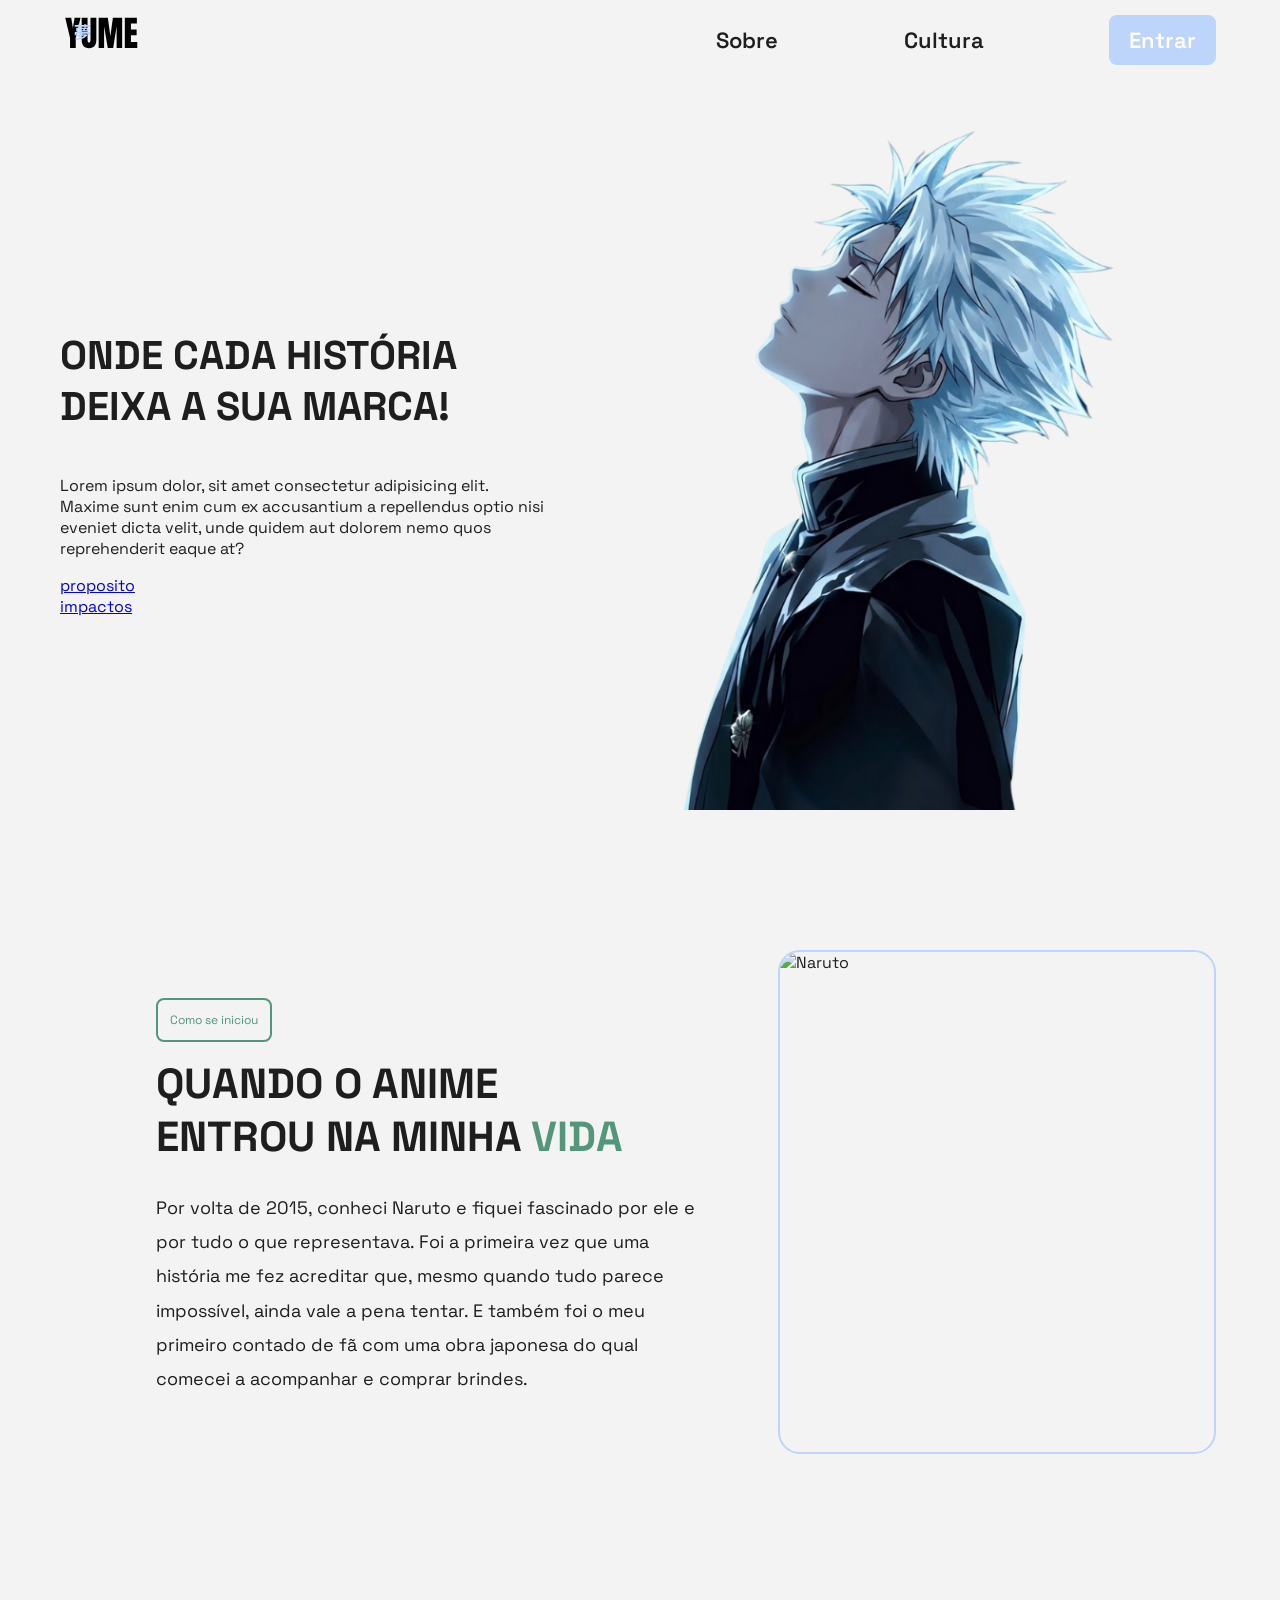
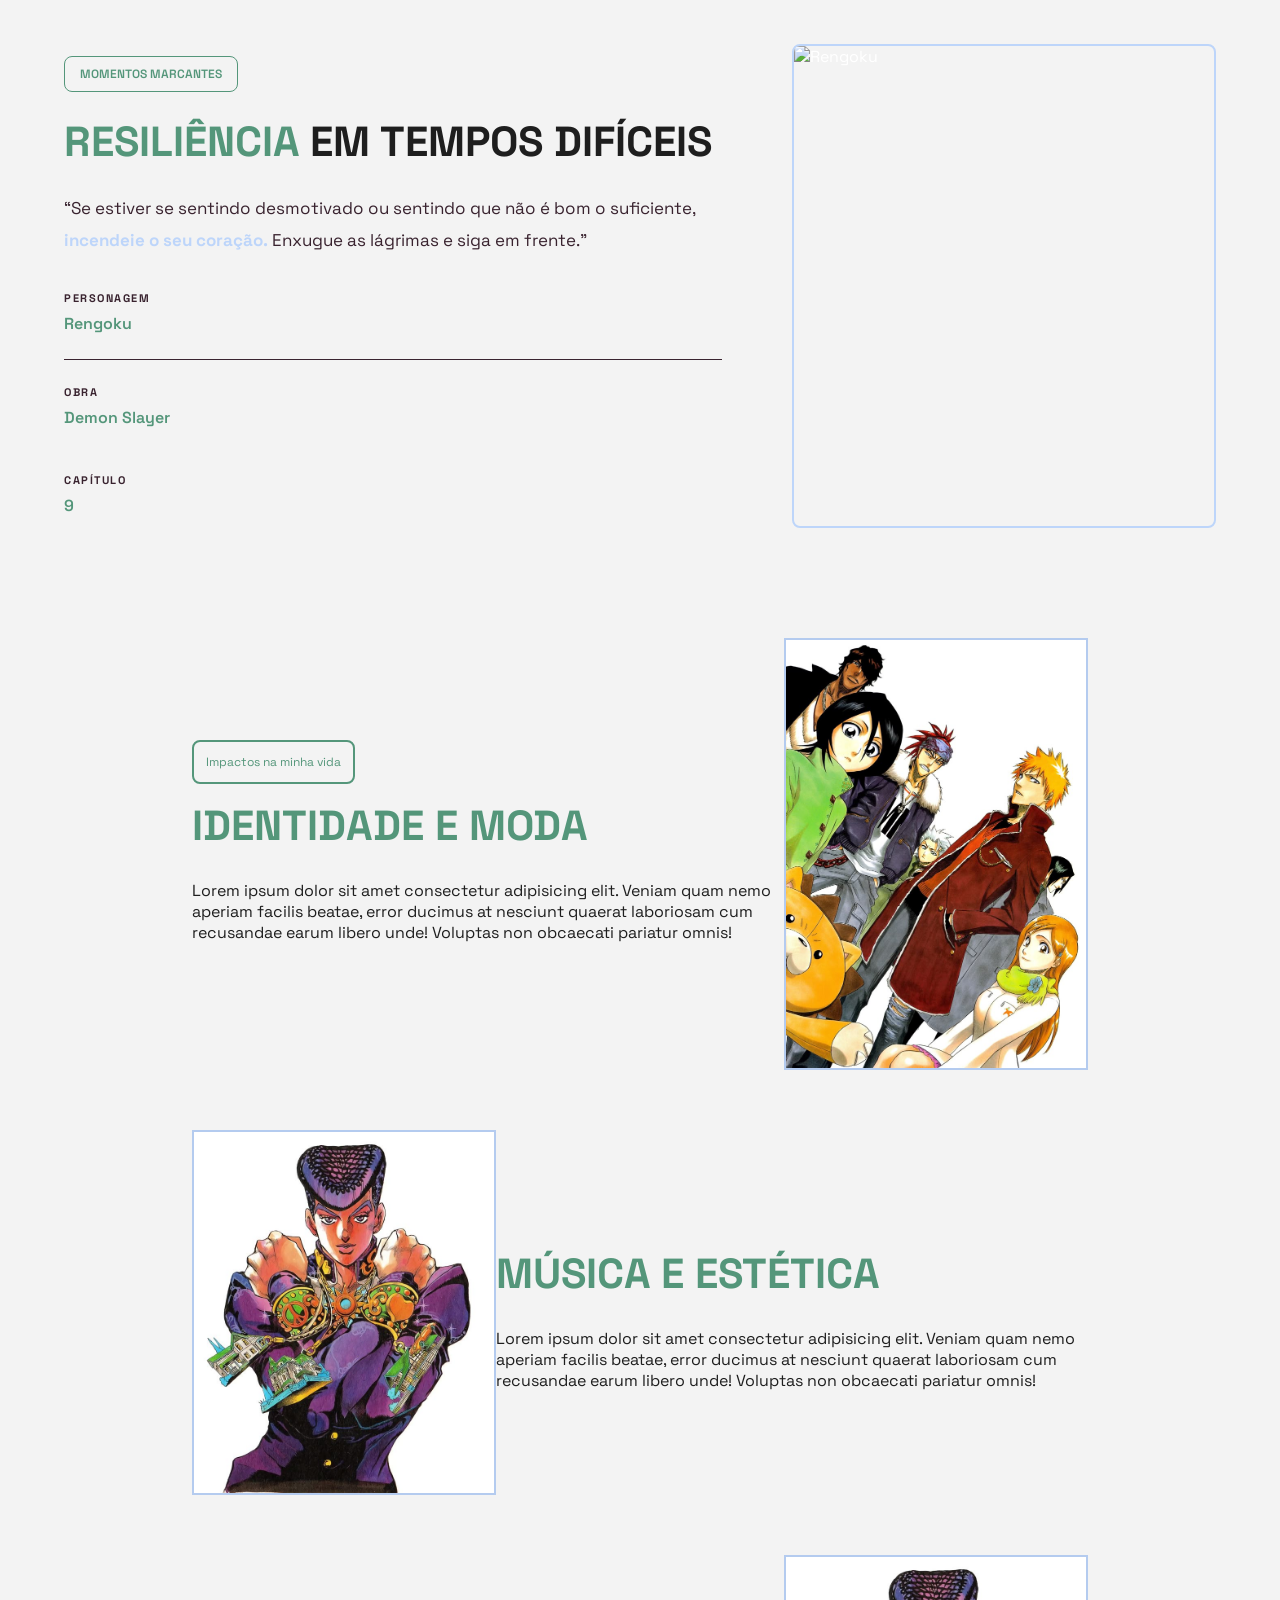
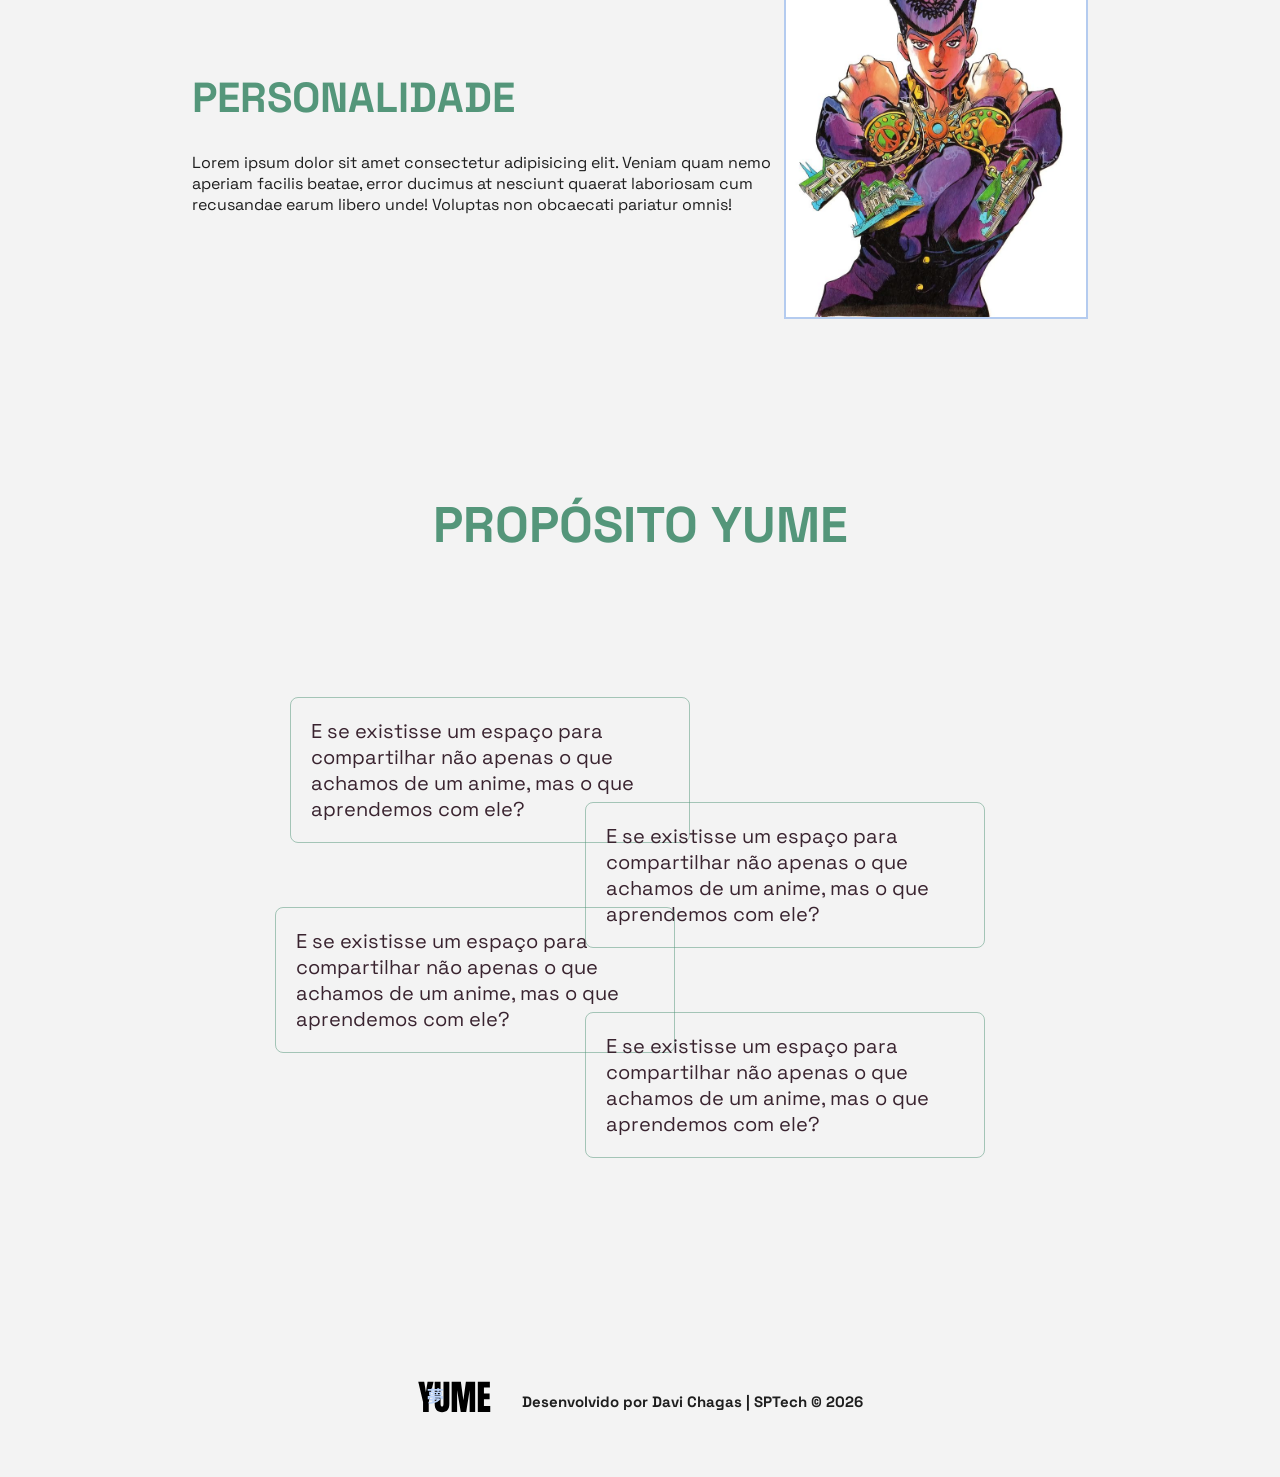
==== public/index.html @ 16269779 "refactor(projeto): alterando paleta de cores, fontes e algumas estruturas de TODO o projeto" ====
<!DOCTYPE html>
<html lang="en">

<head>
  <meta charset="UTF-8">
  <meta http-equiv="X-UA-Compatible" content="IE=edge">
  <meta name="viewport" content="width=device-width, initial-scale=1.0">

  <title>YUME | Página Inicial</title>

  <script src="./js/sessao.js"></script>

  <link rel="stylesheet" href="./css/estilo.css">
  <link rel="icon" href="./assets/imgs/logo.svg">
  <link rel="preconnect" href="https://fonts.gstatic.com">
</head>

<body>
  <div class="header">
    <div class="container">
      <a href="index.html">
        <img src="assets/imgs/logo.svg" width="75px">
      </a>
      <ul class="navbar">
        <li class="ativo">
          <a href="sobre.html" class="ativo">Sobre</a>
        </li>
        <li>
          <a href="cultura.html">Cultura</a>
        </li>
        <li>
          <a class="btn-cadastrar" href="login.html">Entrar</a>
        </li>
      </ul>
    </div>
  </div>

  <div class="main-container">
    <div class="infos">
      <h1 class="titulo-main">Onde cada história deixa a sua marca!</h1>
      <p>Lorem ipsum dolor, sit amet consectetur adipisicing elit. Maxime sunt enim cum ex accusantium a repellendus
        optio nisi eveniet dicta velit, unde quidem aut dolorem nemo quos reprehenderit eaque at?</p>
      <a class="btn-cadastrar" href="cadastro.html">proposito</a>
      <a class="btn-cadastrar" href="cadastro.html">impactos</a>

    </div>

    <img src="assets/imgs/hitsugaya.png" alt="">
  </div>

  <div class="origem">
    <div class="container">
      <div class="box">
        <div class="info-box">
          <div>
            <span class="badge">Como se iniciou</span>
          </div>
          <h1>QUANDO O ANIME <br> ENTROU NA MINHA <span>VIDA</span></h1>
          <p>Por volta de 2015, conheci Naruto e fiquei fascinado por ele e por tudo o que representava. Foi a primeira
            vez que uma história me fez acreditar que, mesmo quando tudo parece impossível, ainda vale a pena tentar. E
            também foi o meu primeiro contado de fã com uma obra japonesa do qual comecei a acompanhar e comprar
            brindes.
          </p>

        </div>
        <img src="assets/imgs/naruto.webp" alt="Naruto">

      </div>
    </div>
  </div>

  <div class="momentos">
    <div class="container">
      <div class="momentos-box">
        <div class="info-box">
          <span class="badge">MOMENTOS MARCANTES</span>
          <h1>
            <span class="destaque-titulo">RESILIÊNCIA</span>
            EM TEMPOS DIFÍCEIS
          </h1>
          <p class="citacao">
            “Se estiver se sentindo desmotivado ou sentindo que não é
            bom o suficiente,
            <span class="destaque">incendeie o seu coração.</span>
            Enxugue as lágrimas e siga em frente.”
          </p>
          <div class="autor">
            <span>PERSONAGEM</span>
            <h4>Rengoku</h4>
          </div>
          <div class="sub-informacoes">
            <div>
              <span class="label-info">OBRA</span>
              <h4>Demon Slayer</h4>
            </div>
            <div>
              <span class="label-info">CAPÍTULO</span>
              <h4>9</h4>
            </div>
          </div>
        </div>
        <img src="assets/imgs/rengoku.webp" alt="Rengoku">
      </div>
    </div>
  </div>

  <div class="impactos">
    <div class="box-impactos">
      <div>
        <span class="badge">Impactos na minha vida</span>
        <h1>IDENTIDADE E MODA</h1>
        <p>Lorem ipsum dolor sit amet consectetur adipisicing elit. Veniam quam nemo aperiam facilis beatae, error
          ducimus at nesciunt quaerat laboriosam cum recusandae earum libero unde! Voluptas non obcaecati pariatur
          omnis!</p>
      </div>
      <img src="assets/imgs/moda.jpeg" alt="">
    </div>
  </div>
  <div class="impactos">
    <div class="box-impactos">
      <img src="assets/imgs/josuke.jpeg" alt="">
      <div>
        <h1>MÚSICA E ESTÉTICA</h1>
        <p>Lorem ipsum dolor sit amet consectetur adipisicing elit. Veniam quam nemo aperiam facilis beatae, error
          ducimus at nesciunt quaerat laboriosam cum recusandae earum libero unde! Voluptas non obcaecati pariatur
          omnis!</p>
      </div>
    </div>
  </div>
  <div class="impactos">
    <div class="box-impactos">
      <div>
        <h1>PERSONALIDADE</h1>
        <p>Lorem ipsum dolor sit amet consectetur adipisicing elit. Veniam quam nemo aperiam facilis beatae, error
          ducimus at nesciunt quaerat laboriosam cum recusandae earum libero unde! Voluptas non obcaecati pariatur
          omnis!</p>
      </div>
      <img src="assets/imgs/josuke.jpeg" alt="">
    </div>
  </div>

  <div class="proposito">
    <h1 class="titulo-proposito">PROPÓSITO YUME</h1>
    <div class="proposito-box">
      <div class="info-box">

        <p class="proposito-card card-1">
          E se existisse um espaço para compartilhar não apenas o que achamos de um anime, mas o que aprendemos com ele?
        </p>

        <p class="proposito-card card-2">
          E se existisse um espaço para compartilhar não apenas o que achamos de um anime, mas o que aprendemos com ele?
        </p>

        <p class="proposito-card card-3">
          E se existisse um espaço para compartilhar não apenas o que achamos de um anime, mas o que aprendemos com ele?
        </p>

        <p class="proposito-card card-4">
          E se existisse um espaço para compartilhar não apenas o que achamos de um anime, mas o que aprendemos com ele?
        </p>
      </div>
    </div>
  </div>

  <div class="footer">
    <div class="container">
      <img src="assets/imgs/logo.svg" width="75px">
      <h4>Desenvolvido por Davi Chagas | SPTech &copy; 2026</h4>
    </div>
  </div>
</body>

</html>
---- public/css/estilo.css ----
@import url('https://fonts.googleapis.com/css2?family=Space+Grotesk:wght@300..700&display=swap');

body {
  margin: 0;
  padding: 0;
  font-family: "Space Grotesk", sans-serif;
  background-color: #F3F3F3;
  color: #1e1e1e
}

:root {
  --tamanho-header: 80px;
  --tamanho-banner: calc(100vh - var(--tamanho-header) - var(--tamanho-footer) - 2px);
  --tamanho-simulador: calc(100vh - var(--tamanho-header) - var(--tamanho-footer) - 2px);
  --tamanho-login: calc(100vh - var(--tamanho-header) - var(--tamanho-footer) - 2px);
  --tamanho-footer: 65px;
}

.container {
  display: flex;
  width: 90%;
  margin: auto;
}

.header {
  height: var(--tamanho-header);
  position: relative;
}

.header .container {
  justify-content: space-between;
  align-items: center;
  height: 100%;
}

.header a {
  text-decoration: none;
  color: #1e1e1e;
  font-weight: 600;
  transition: 0.3s;
}

.header a:hover {
  color: #54967a;
}

.header .btn-cadastrar {
  display: inline-block;
  padding: 11px 20px;
  border-radius: 8px;
  background-color: #bdd5fa;
  color: white;
  transition: 0.3s;
}

.header .btn-cadastrar:hover {
  background-color: #b4cbef;
  color: white;
}

.agora {
  color: #54967a;
  font-weight: 800;
}

.navbar {
  width: 500px;
  font-size: 22px;
  display: flex;
  align-items: center;
  justify-content: space-between;
  list-style: none;
  color: white;
}


.main-container{
  display: flex;
  justify-content: center;
  align-items: center;
  height: 100%;
  padding: 30px;
}

.main-container .infos {
  display: flex;
  flex-direction: column;
  padding-left: 30px;
}

.main-container img {
  width: 700px;
}

.titulo-main {
  font-size: 40px;
  text-transform: uppercase;
}

.box {
  color: #1e1e1e;
  padding: 80px 0;
  margin-top: 30px;
}

.box .container {
  display: flex;
  justify-content: center;
}

.box {
  display: flex;
  align-items: center;
  justify-content: space-between;
  gap: 70px;
  width: 100%;
  max-width: 1200px;
}

.box .info-box {
  display: flex;
  flex-direction: column;
  justify-content: center;
  flex: 1;
  min-width: 0;
}

.box img {
  width: 434px;
  height: 500px;
  border: 2px solid #bdd5fa;
  border-radius: 22px;
}

.box .container .boxes {
  display: flex;
  justify-content: space-between;
  width: 100%;
  padding: 30px 0;
}

.badge {
  padding: 12px;
  font-size: 12px;
  border: 2px solid #54967a;
  border-radius: 8px;
  color: #54967a;
}

.box h1 {
  font-size: 42px;
  font-weight: 800;
  color: #1e1e1e;
}

.box span {
  color: #54967a;
}

.box .info-box p {
  margin: 0;
  font-size: 18px;
  line-height: 1.9;
  color: 7f839d;
}

.box {
  display: flex;
  align-items: center;
}

.info-box {
  display: flex;
  flex-direction: column;
  justify-content: center;
}

.origem .info-box {
  display: flex;
  flex-direction: column;
  justify-content: center;
  margin-left: 92px;
}

.box h4 {
  color: white;
}

.sub-informacoes {
  display: flex;
  flex-direction: column;
}

.sub-informacoes .capitulo {
  color: #BBB6B6;
}

.momentos {
  color: white;
  padding: 80px 0;
  margin-top: 30px;
}

.momentos .container {
  display: flex;
  justify-content: center;
}

.momentos-box {
  display: flex;
  align-items: center;
  justify-content: space-between;
  gap: 70px;
  width: 100%;
  max-width: 1200px;
}

.momentos .info-box {
  display: flex;
  flex-direction: column;
  justify-content: center;
  flex: 1;
  min-width: 0;
}

.momentos .badge {
  display: inline-block;
  width: fit-content;
  padding: 9px 15px;
  margin-bottom: 25px;
  border: 1px solid #54967a;
  border-radius: 8px;
  font-size: 12px;
  font-weight: 600;
}

.momentos h1 {
  margin: 0 0 25px;
  color: #1e1e1e;
  font-size: 42px;
  font-weight: 800;
  line-height: 1.2;
}

.momentos .destaque-titulo {
  color: #54967a;
}

.momentos .citacao {
  margin: 0 0 30px;
  color: #39232F;
  font-size: 17px;
  line-height: 1.9;
}

.momentos .destaque {
  color: #bdd5fa  ;
  font-weight: 700;
}

.momentos .autor {
  margin-bottom: 25px;
}

.momentos .autor span,
.momentos .label-info {
  color: #39232F;
  font-size: 11px;
  font-weight: 700;
  letter-spacing: 1.5px;
}

.momentos .autor h4,
.momentos .sub-informacoes h4 {
  margin: 6px 0 0;
  color: #54967a;
  font-size: 16px;
  font-weight: 600;
}

.momentos .sub-informacoes {
  display: flex;
  gap: 40px;
  padding-top: 20px;
  border-top: 1px solid #39232F;
}

.momentos-box img {
  width: 420px;
  height: 480px;
  object-fit: cover;
  border: 2px solid #bdd5fa;
  border-radius: 8px;
}

.impactos {
  display: flex;
  justify-content: center;
  align-items: center;
}

.box-impactos {
  display: flex;
  align-items: center;
  margin: 30px;
  width: 70%;
}

.box-impactos h1 {
  font-size: 42px;
  color: #54967a;
}

.box-impactos img {
  width: 300px;
  border: 2px solid #b4cbef;
}

.proposito {
  color: white;
  margin-top: 30px;
  padding: 80px 0;
}

.proposito-box {
  display: flex;
  justify-content: center;
}

.proposito .info-box {
  position: relative;
  width: 900px;
  min-height: 650px;
}

.proposito .titulo-proposito {
  display: flex;
  justify-content: center;
  font-size: 50px;
  color: #54967a;
  margin-bottom: 40px;
}

.proposito .info-box p {
  position: absolute;
  width: 400px;
  min-height: 100px;
  box-sizing: border-box;
  font-size: 20px;
  text-align: left;
  border: 1px solid rgba(84, 150, 122, 0.5);
  border-radius: 8px;
  color: #39232f;
  padding: 20px;
  margin: 0;
}

.proposito .card-1 {
  top: 100px;
  left: 100px;
  z-index: 1;
}

.proposito .card-2 {
  top: 205px;
  left: 395px;
  z-index: 2;
}

.proposito .card-3 {
  top: 310px;
  left: 85px;
  z-index: 3;
}

.proposito .card-4 {
  top: 415px;
  left: 395px;
  z-index: 4;
}

.footer {
  height: 150px;
  display: flex;
  font-size: 15px;
}

.footer .container {
  display: flex;
  align-items: center;
  gap: 30px;
  justify-content: center;
  text-align: center;
}

.footer .container .version {
  font-size: 12px;
}


/* Largura da barra de rolagem */
::-webkit-scrollbar {
  width: 10px;
}

/* Fundo da barra */
::-webkit-scrollbar-track {
  background-color: #F3F3F3;
}

/* Parte que você arrasta */
::-webkit-scrollbar-thumb {
  background-color: #bdd5fa;
  border-radius: 10px;
}

/* Cor ao passar o mouse */
::-webkit-scrollbar-thumb:hover {
  background-color: #bdd5fa;
}
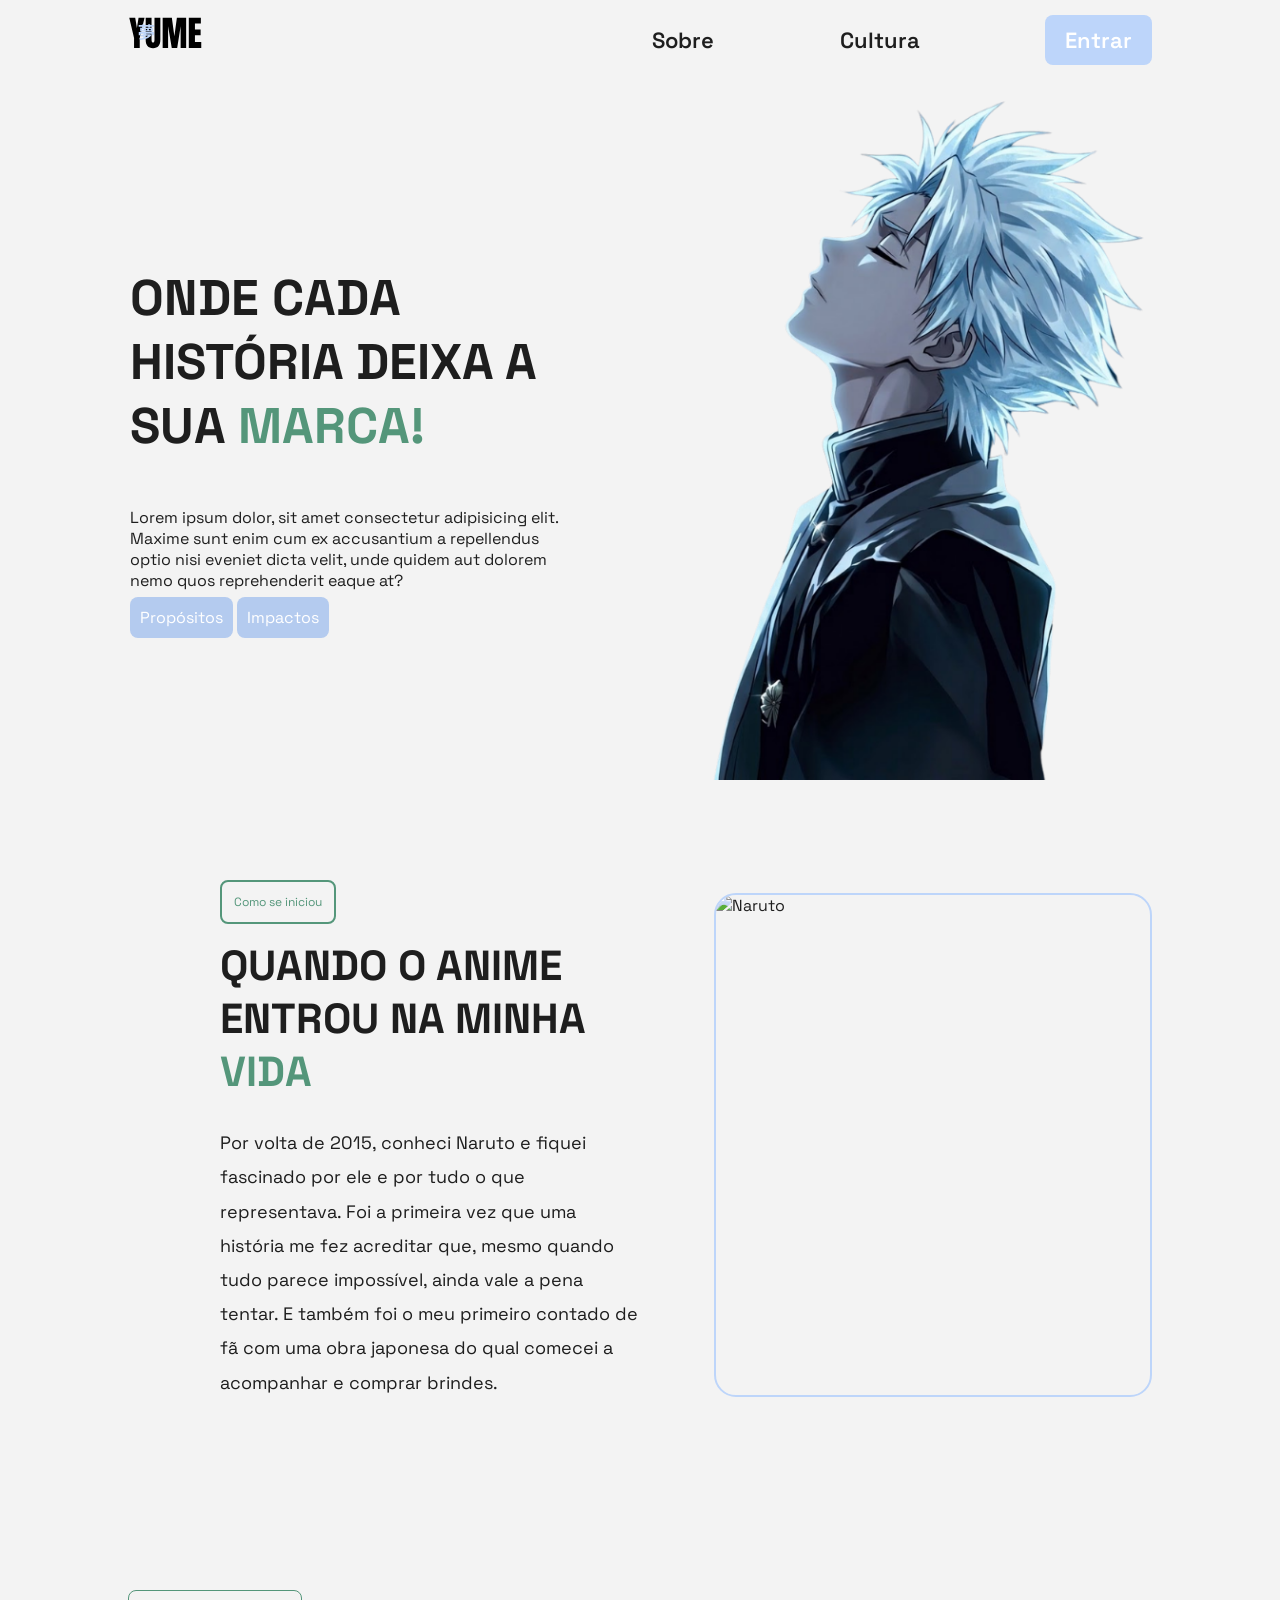
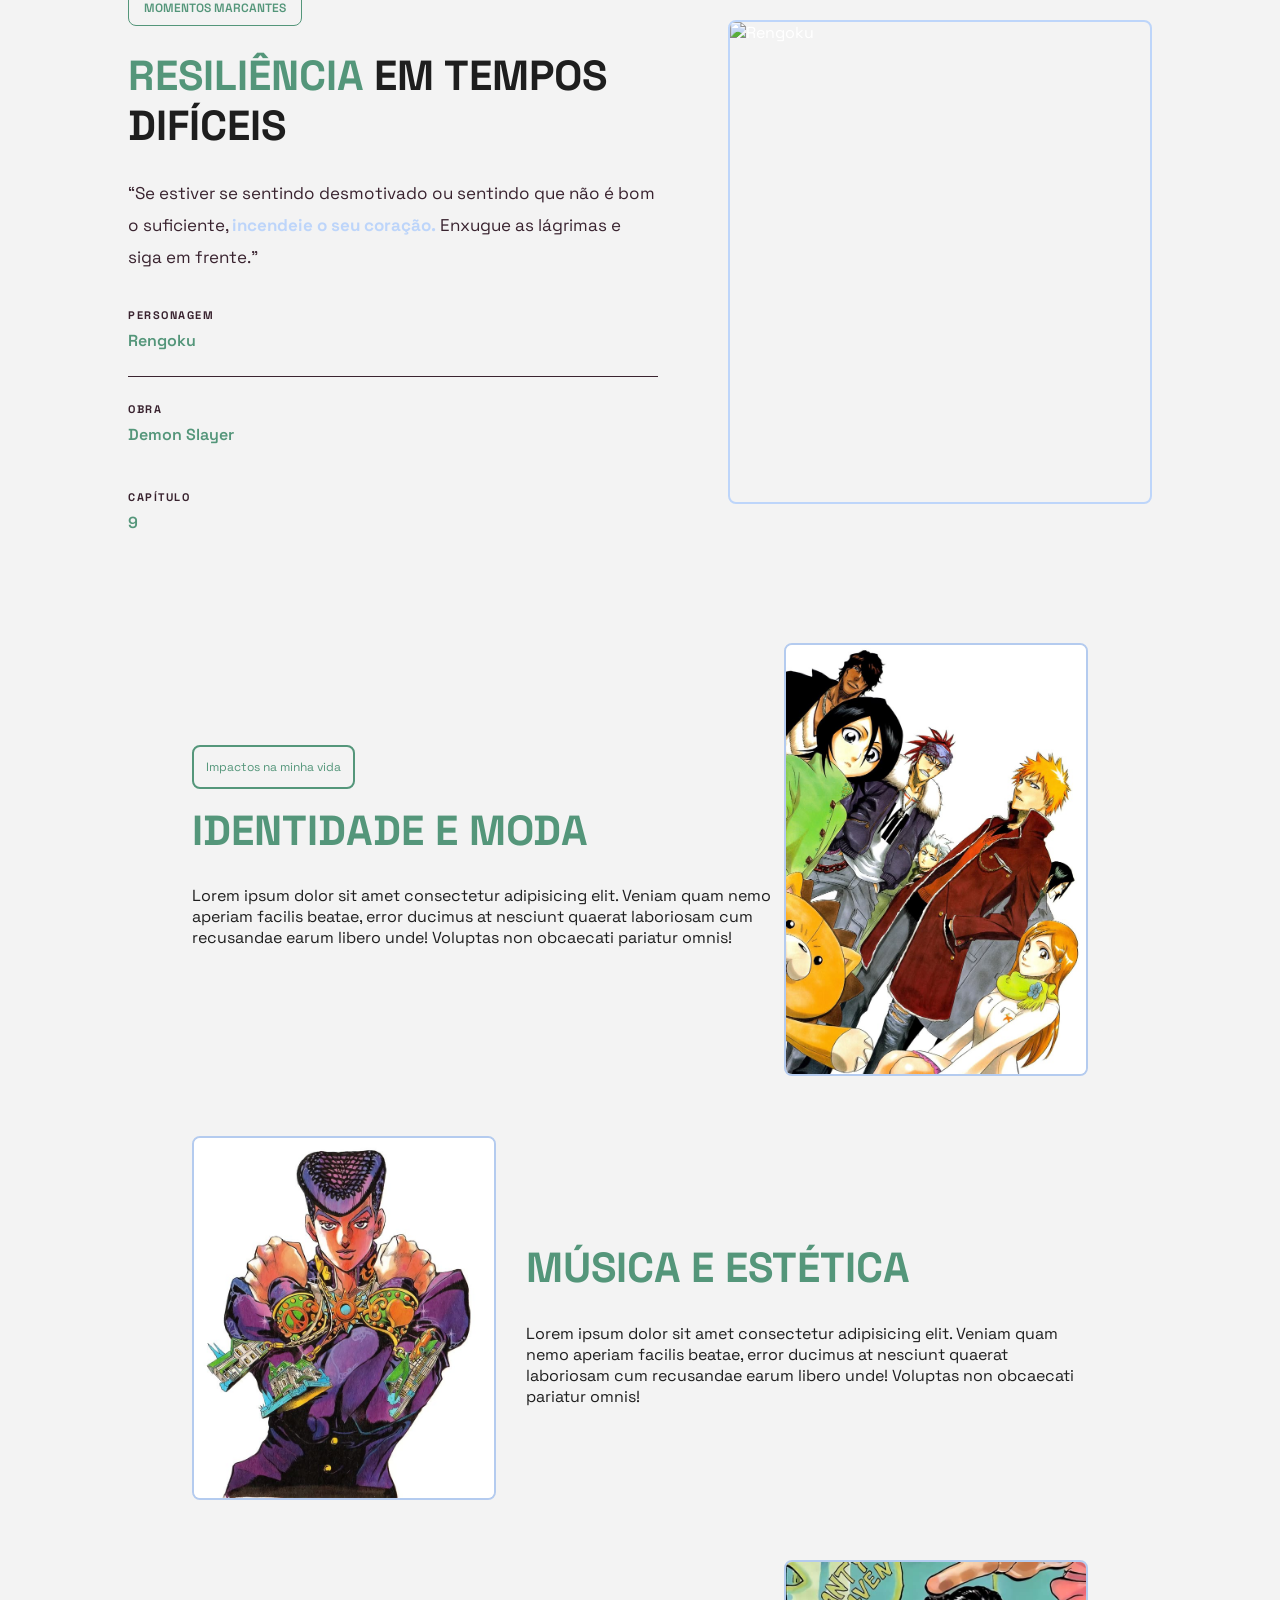
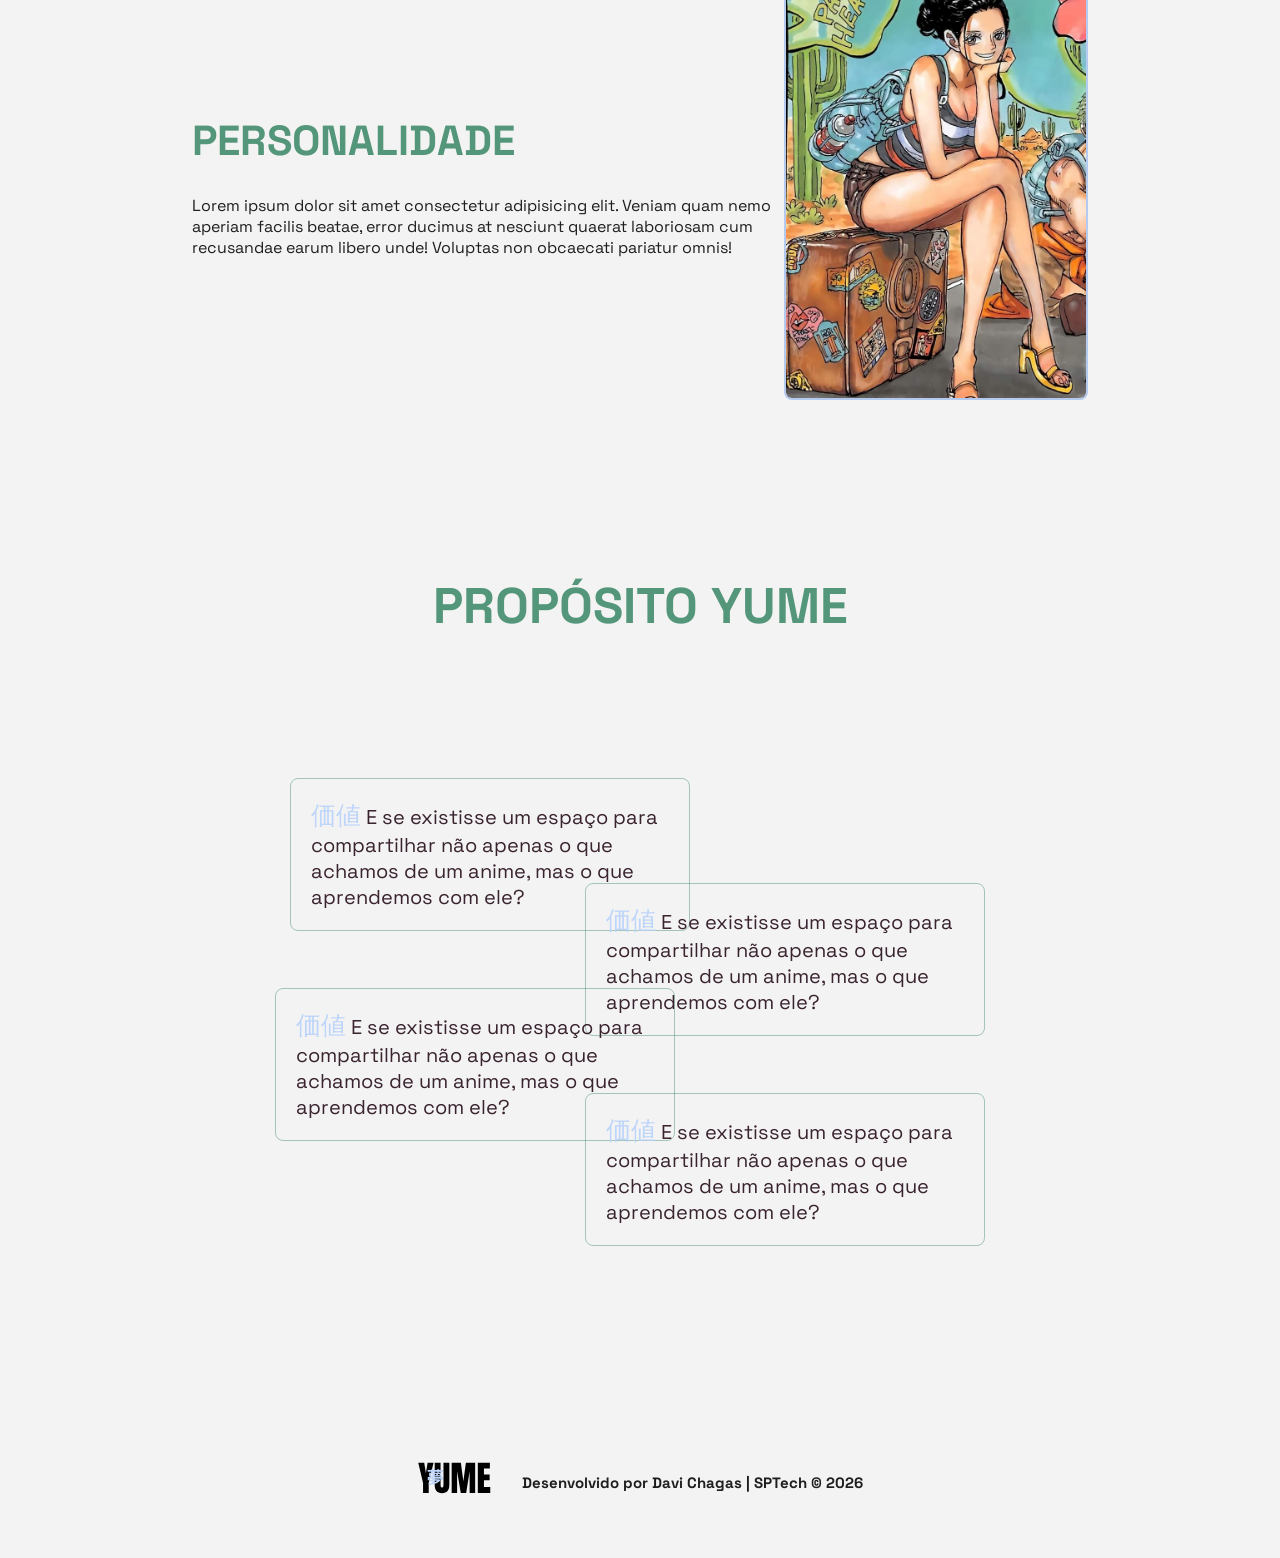
==== commit 29d72f3a: "style(index): alterando a cor do texto principal e tamanho das fotos do login e ccontainer do header" ====
--- a/public/index.html
+++ b/public/index.html
@@ -37,11 +37,14 @@
 
   <div class="main-container">
     <div class="infos">
-      <h1 class="titulo-main">Onde cada história deixa a sua marca!</h1>
+      <h1 class="titulo-main">Onde cada história deixa a sua <span>marca!</span></h1>
       <p>Lorem ipsum dolor, sit amet consectetur adipisicing elit. Maxime sunt enim cum ex accusantium a repellendus
         optio nisi eveniet dicta velit, unde quidem aut dolorem nemo quos reprehenderit eaque at?</p>
-      <a class="btn-cadastrar" href="cadastro.html">proposito</a>
-      <a class="btn-cadastrar" href="cadastro.html">impactos</a>
+
+      <div class="gatilhos">
+        <a class="btn-cadastrar" href="#propositos">Propósitos</a>
+        <a class="btn-cadastrar" href="#impacto">Impactos</a>
+      </div>
 
     </div>
 
@@ -104,7 +107,7 @@
     </div>
   </div>
 
-  <div class="impactos">
+  <div class="impactos" id="impacto">
     <div class="box-impactos">
       <div>
         <span class="badge">Impactos na minha vida</span>
@@ -119,7 +122,7 @@
   <div class="impactos">
     <div class="box-impactos">
       <img src="assets/imgs/josuke.jpeg" alt="">
-      <div>
+      <div class="left">
         <h1>MÚSICA E ESTÉTICA</h1>
         <p>Lorem ipsum dolor sit amet consectetur adipisicing elit. Veniam quam nemo aperiam facilis beatae, error
           ducimus at nesciunt quaerat laboriosam cum recusandae earum libero unde! Voluptas non obcaecati pariatur
@@ -135,28 +138,32 @@
           ducimus at nesciunt quaerat laboriosam cum recusandae earum libero unde! Voluptas non obcaecati pariatur
           omnis!</p>
       </div>
-      <img src="assets/imgs/josuke.jpeg" alt="">
+      <img src="assets/imgs/robin.jpeg" alt="">
     </div>
   </div>
 
-  <div class="proposito">
+  <div class="proposito" id="propositos">
     <h1 class="titulo-proposito">PROPÓSITO YUME</h1>
     <div class="proposito-box">
       <div class="info-box">
 
         <p class="proposito-card card-1">
+          <span>価値</span>
           E se existisse um espaço para compartilhar não apenas o que achamos de um anime, mas o que aprendemos com ele?
         </p>
 
         <p class="proposito-card card-2">
+          <span>価値</span>
           E se existisse um espaço para compartilhar não apenas o que achamos de um anime, mas o que aprendemos com ele?
         </p>
 
         <p class="proposito-card card-3">
+          <span>価値</span>
           E se existisse um espaço para compartilhar não apenas o que achamos de um anime, mas o que aprendemos com ele?
         </p>
 
         <p class="proposito-card card-4">
+          <span>価値</span>
           E se existisse um espaço para compartilhar não apenas o que achamos de um anime, mas o que aprendemos com ele?
         </p>
       </div>
--- a/public/css/estilo.css
+++ b/public/css/estilo.css
@@ -18,7 +18,7 @@
 
 .container {
   display: flex;
-  width: 90%;
+  width: 80%;
   margin: auto;
 }
 
@@ -79,7 +79,7 @@
   justify-content: center;
   align-items: center;
   height: 100%;
-  padding: 30px;
+  margin-left: 100px;
 }
 
 .main-container .infos {
@@ -93,8 +93,20 @@
 }
 
 .titulo-main {
-  font-size: 40px;
+  font-size: 50px;
   text-transform: uppercase;
+}
+
+.titulo-main span {
+  color: #54967a;
+}
+
+.main-container .gatilhos a{
+  padding: 10px;
+  background-color: #b4cbef;
+  border-radius: 8px;
+  color:white;
+  text-decoration: none;
 }
 
 .box {
@@ -306,6 +318,10 @@
   width: 70%;
 }
 
+.left {
+  margin-left: 30px;
+}
+
 .box-impactos h1 {
   font-size: 42px;
   color: #54967a;
@@ -314,6 +330,7 @@
 .box-impactos img {
   width: 300px;
   border: 2px solid #b4cbef;
+  border-radius: 8px;
 }
 
 .proposito {
@@ -379,6 +396,11 @@
   z-index: 4;
 }
 
+.proposito span {
+  color: #bdd5fa;
+  font-size: 25px;
+}
+
 .footer {
   height: 150px;
   display: flex;
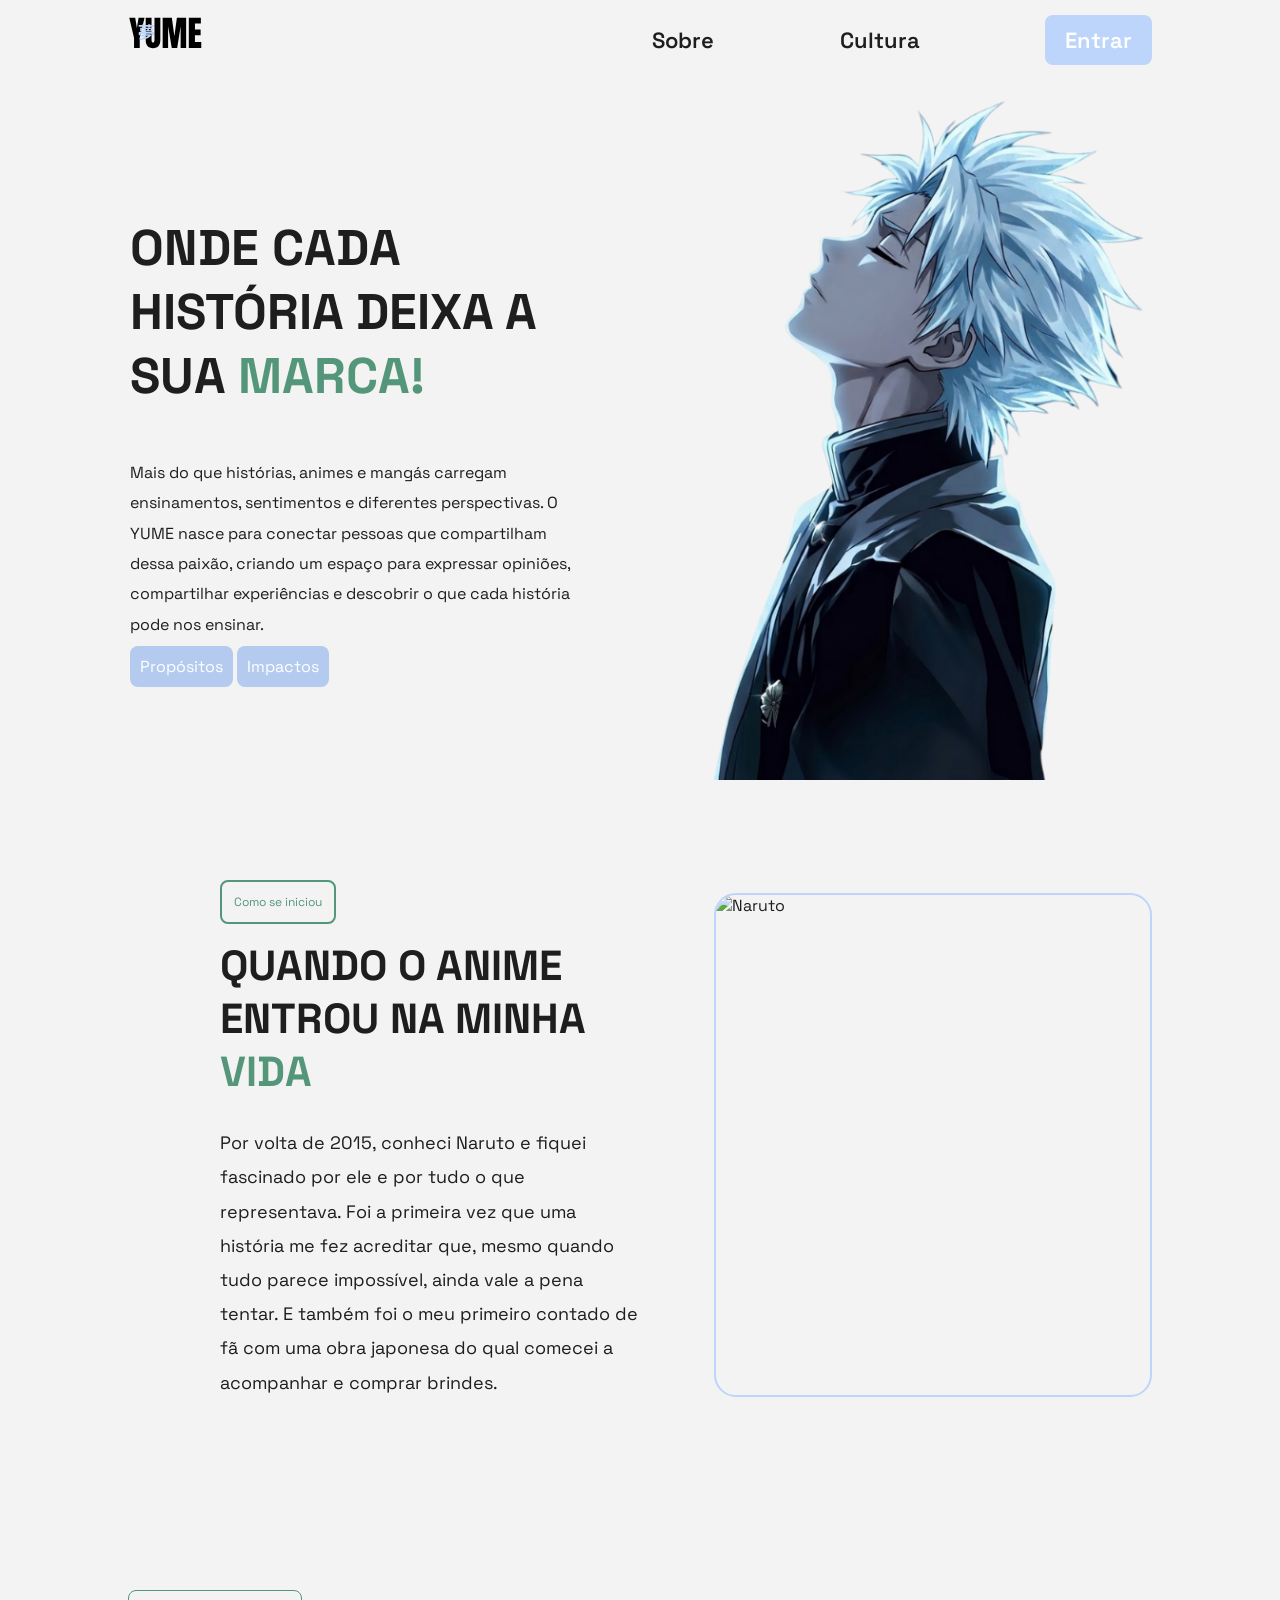
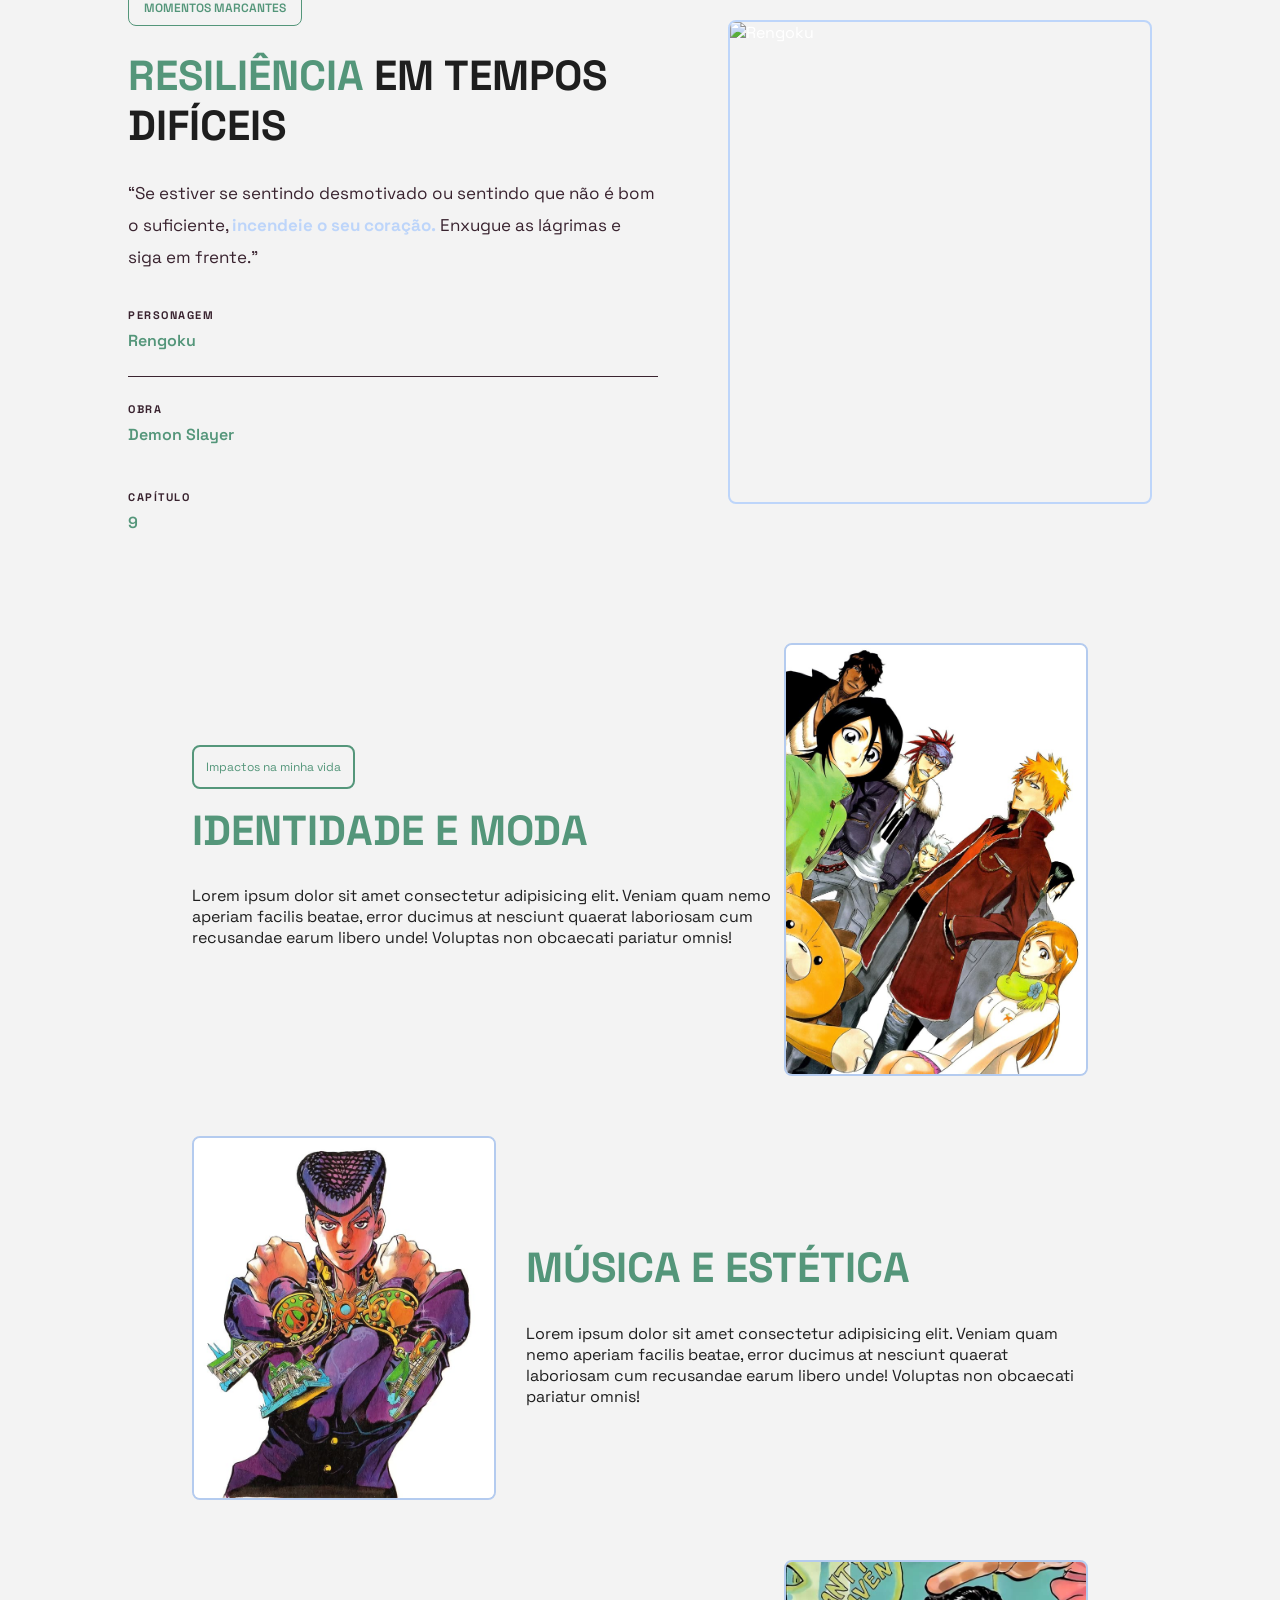
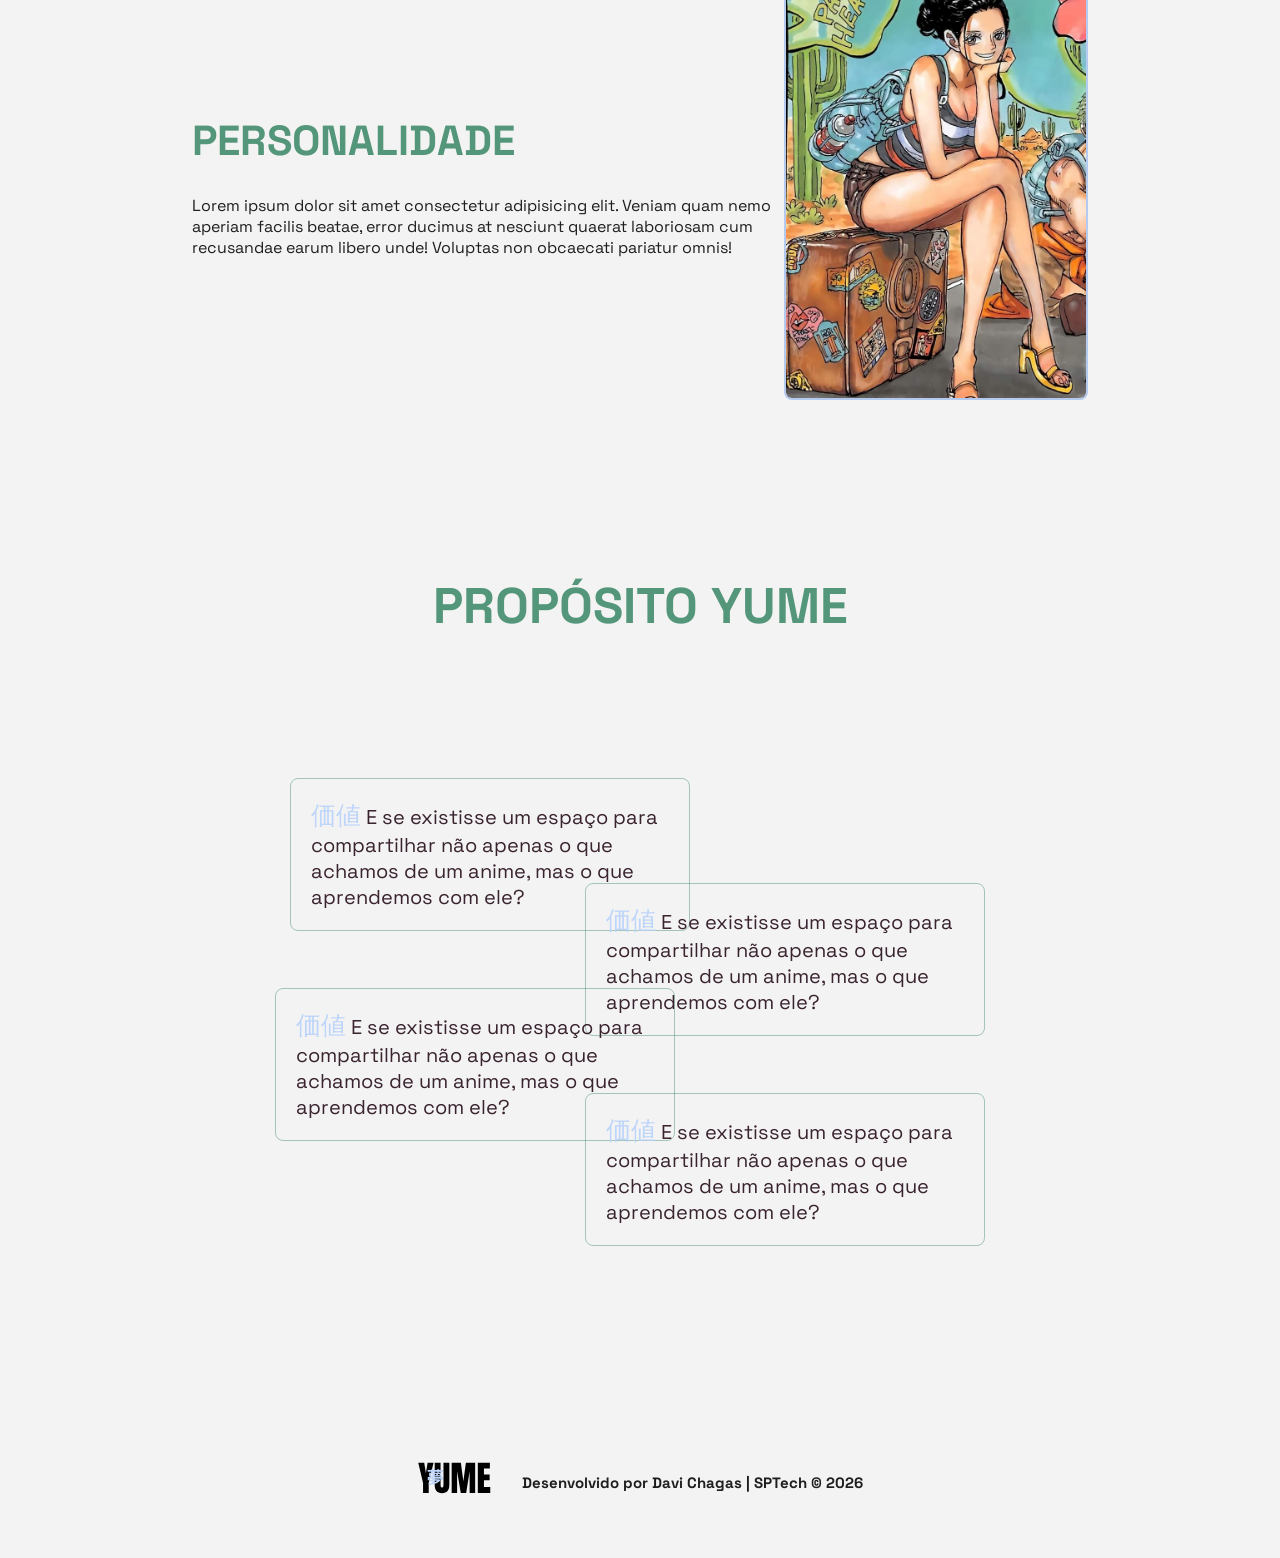
==== commit c96d7e2d: "feat(cadastro): integração do cadastro de usuários ao sistema" ====
--- a/public/index.html
+++ b/public/index.html
@@ -38,9 +38,11 @@
   <div class="main-container">
     <div class="infos">
       <h1 class="titulo-main">Onde cada história deixa a sua <span>marca!</span></h1>
-      <p>Lorem ipsum dolor, sit amet consectetur adipisicing elit. Maxime sunt enim cum ex accusantium a repellendus
-        optio nisi eveniet dicta velit, unde quidem aut dolorem nemo quos reprehenderit eaque at?</p>
-
+      <p>
+        Mais do que histórias, animes e mangás carregam ensinamentos, sentimentos e diferentes perspectivas. O YUME
+        nasce para conectar pessoas que compartilham dessa paixão, criando um espaço para expressar opiniões,
+        compartilhar experiências e descobrir o que cada história pode nos ensinar.
+      </p>
       <div class="gatilhos">
         <a class="btn-cadastrar" href="#propositos">Propósitos</a>
         <a class="btn-cadastrar" href="#impacto">Impactos</a>
--- a/public/css/estilo.css
+++ b/public/css/estilo.css
@@ -74,7 +74,7 @@
 }
 
 
-.main-container{
+.main-container {
   display: flex;
   justify-content: center;
   align-items: center;
@@ -87,6 +87,12 @@
   flex-direction: column;
   padding-left: 30px;
 }
+
+.main-container p {
+  font-size: 16px;
+  line-height: 1.9;
+}
+
 
 .main-container img {
   width: 700px;
@@ -101,11 +107,11 @@
   color: #54967a;
 }
 
-.main-container .gatilhos a{
+.main-container .gatilhos a {
   padding: 10px;
   background-color: #b4cbef;
   border-radius: 8px;
-  color:white;
+  color: white;
   text-decoration: none;
 }
 
@@ -266,7 +272,7 @@
 }
 
 .momentos .destaque {
-  color: #bdd5fa  ;
+  color: #bdd5fa;
   font-weight: 700;
 }
 
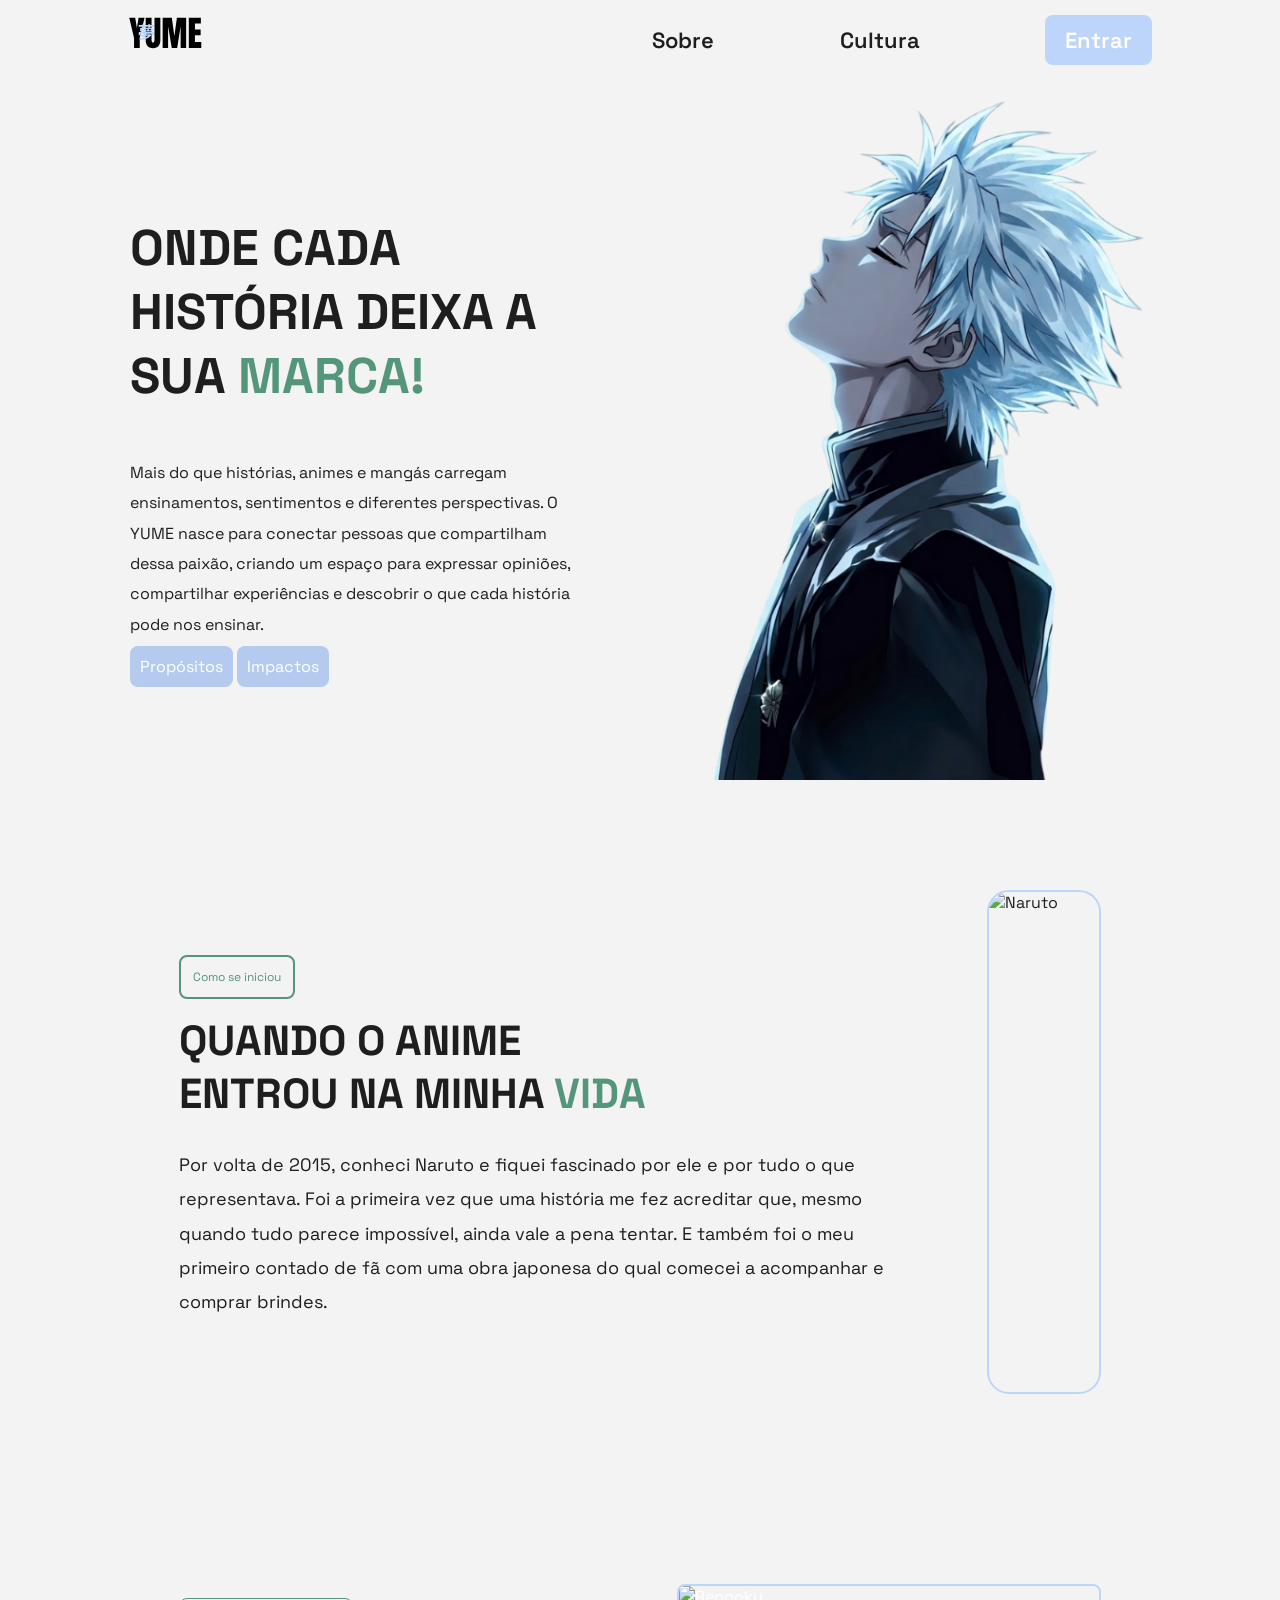
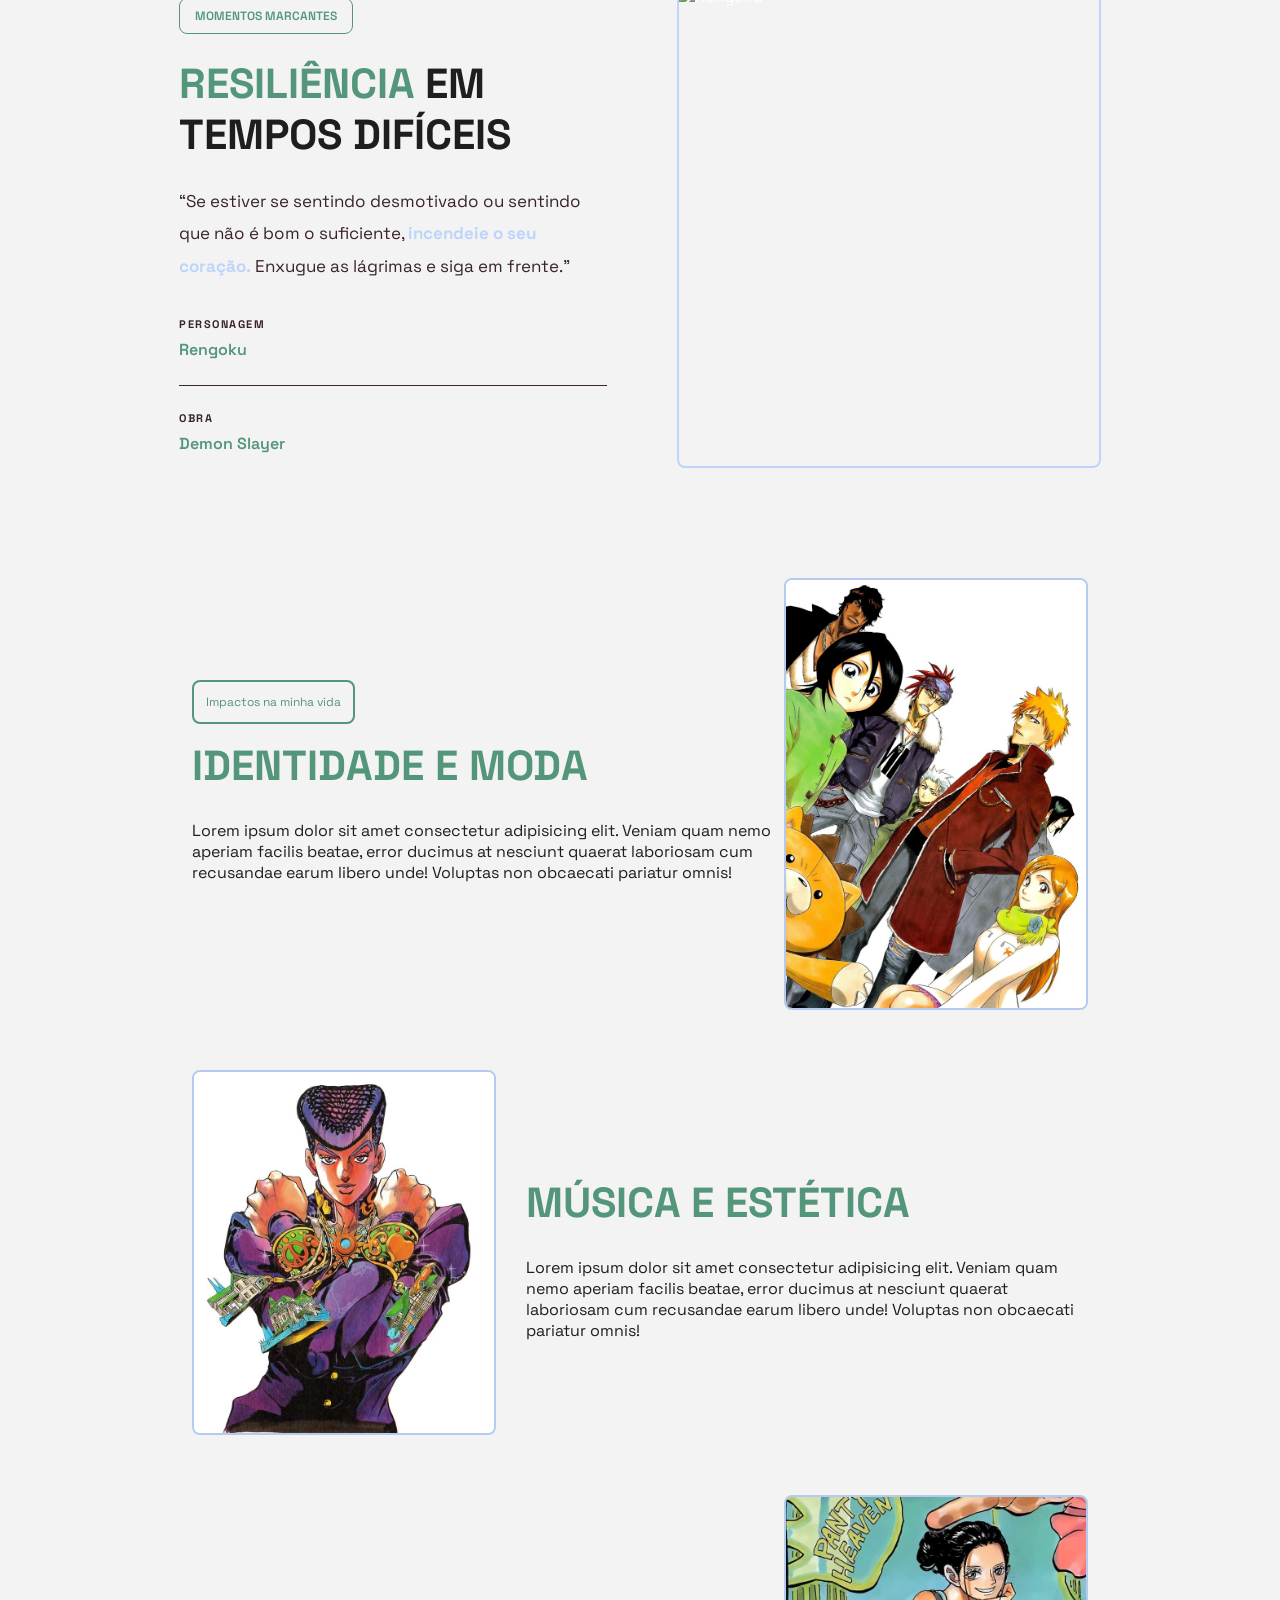
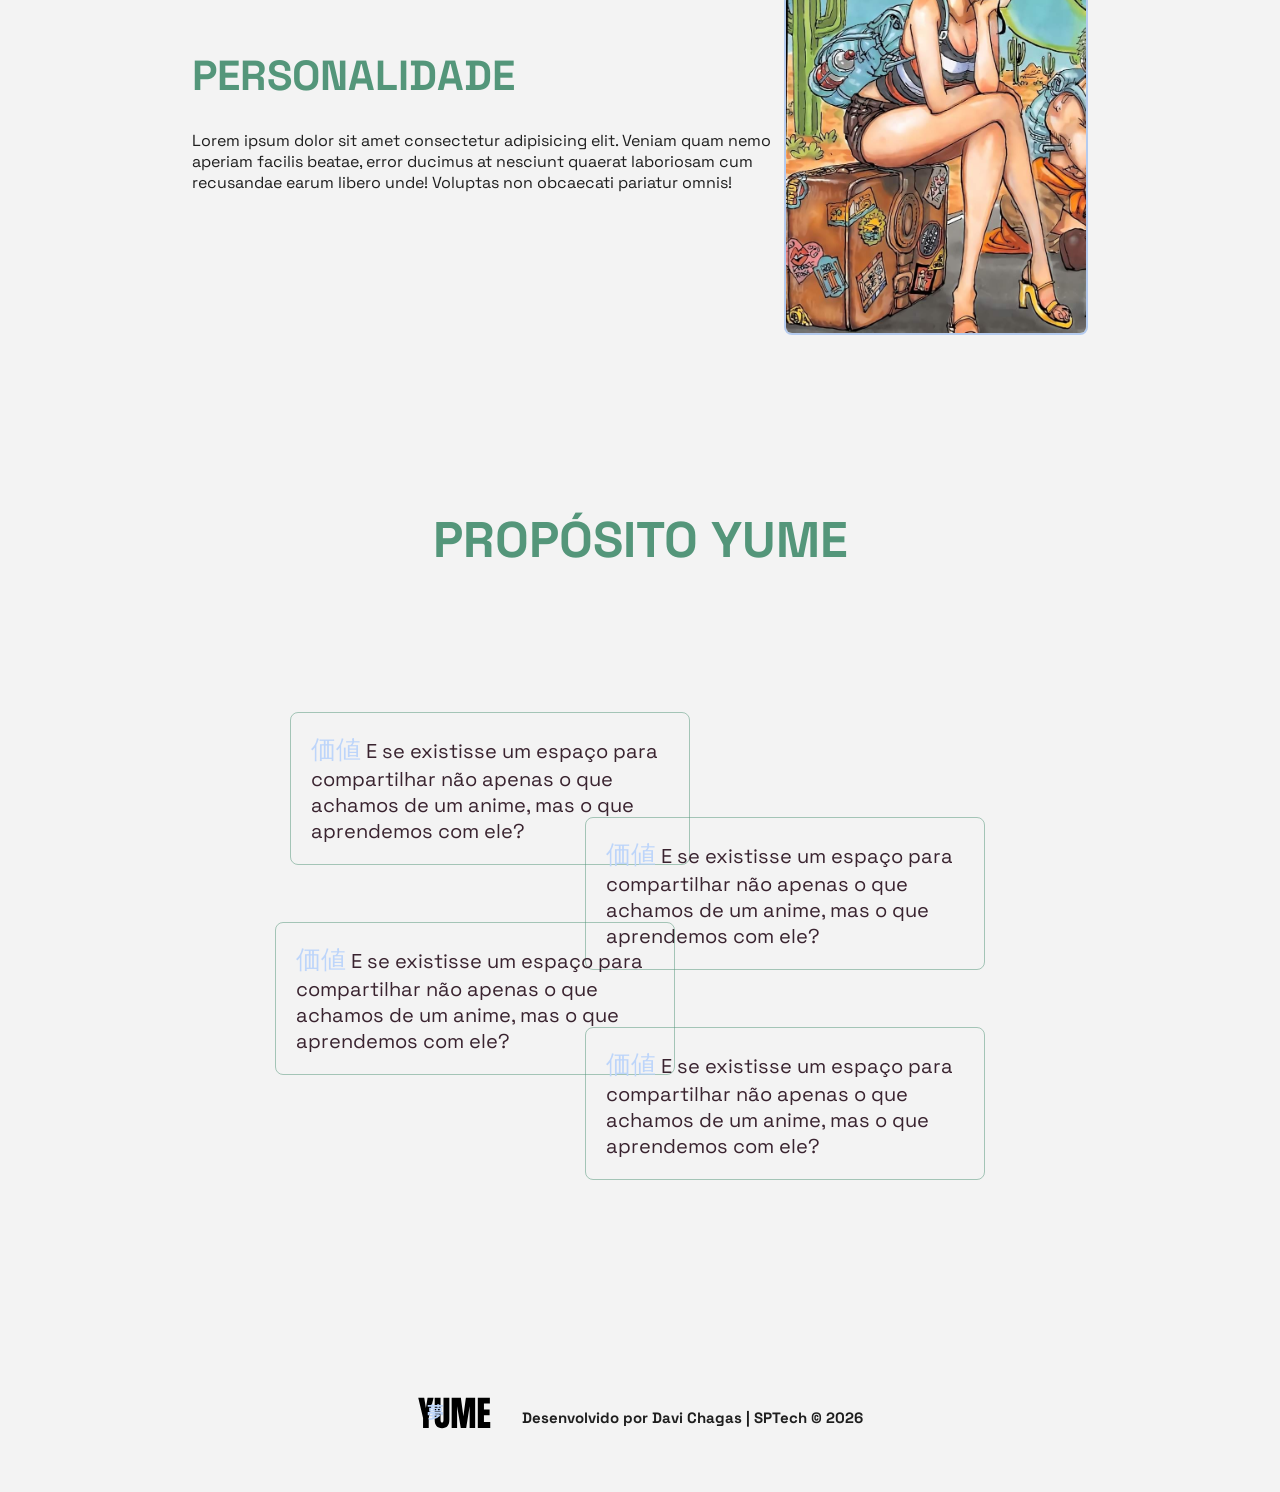
==== commit b2ca3b39: "style(index): corrigindo largura do content de origem para adequar ao restante do site" ====
--- a/public/index.html
+++ b/public/index.html
@@ -98,10 +98,7 @@
               <span class="label-info">OBRA</span>
               <h4>Demon Slayer</h4>
             </div>
-            <div>
-              <span class="label-info">CAPÍTULO</span>
-              <h4>9</h4>
-            </div>
+           
           </div>
         </div>
         <img src="assets/imgs/rengoku.webp" alt="Rengoku">
--- a/public/css/estilo.css
+++ b/public/css/estilo.css
@@ -121,26 +121,21 @@
   margin-top: 30px;
 }
 
-.box .container {
+.origem .container {
   display: flex;
   justify-content: center;
 }
 
 .box {
-  display: flex;
-  align-items: center;
-  justify-content: space-between;
+  margin: 30px auto 0;
+}
+
+.box {
+  display: flex;
+  align-items: center;
+  justify-content: center;
   gap: 70px;
-  width: 100%;
-  max-width: 1200px;
-}
-
-.box .info-box {
-  display: flex;
-  flex-direction: column;
-  justify-content: center;
-  flex: 1;
-  min-width: 0;
+  width: 90%;
 }
 
 .box img {
@@ -150,13 +145,6 @@
   border-radius: 22px;
 }
 
-.box .container .boxes {
-  display: flex;
-  justify-content: space-between;
-  width: 100%;
-  padding: 30px 0;
-}
-
 .badge {
   padding: 12px;
   font-size: 12px;
@@ -182,11 +170,6 @@
   color: 7f839d;
 }
 
-.box {
-  display: flex;
-  align-items: center;
-}
-
 .info-box {
   display: flex;
   flex-direction: column;
@@ -197,7 +180,6 @@
   display: flex;
   flex-direction: column;
   justify-content: center;
-  margin-left: 92px;
 }
 
 .box h4 {
@@ -229,8 +211,7 @@
   align-items: center;
   justify-content: space-between;
   gap: 70px;
-  width: 100%;
-  max-width: 1200px;
+  width: 90%;
 }
 
 .momentos .info-box {
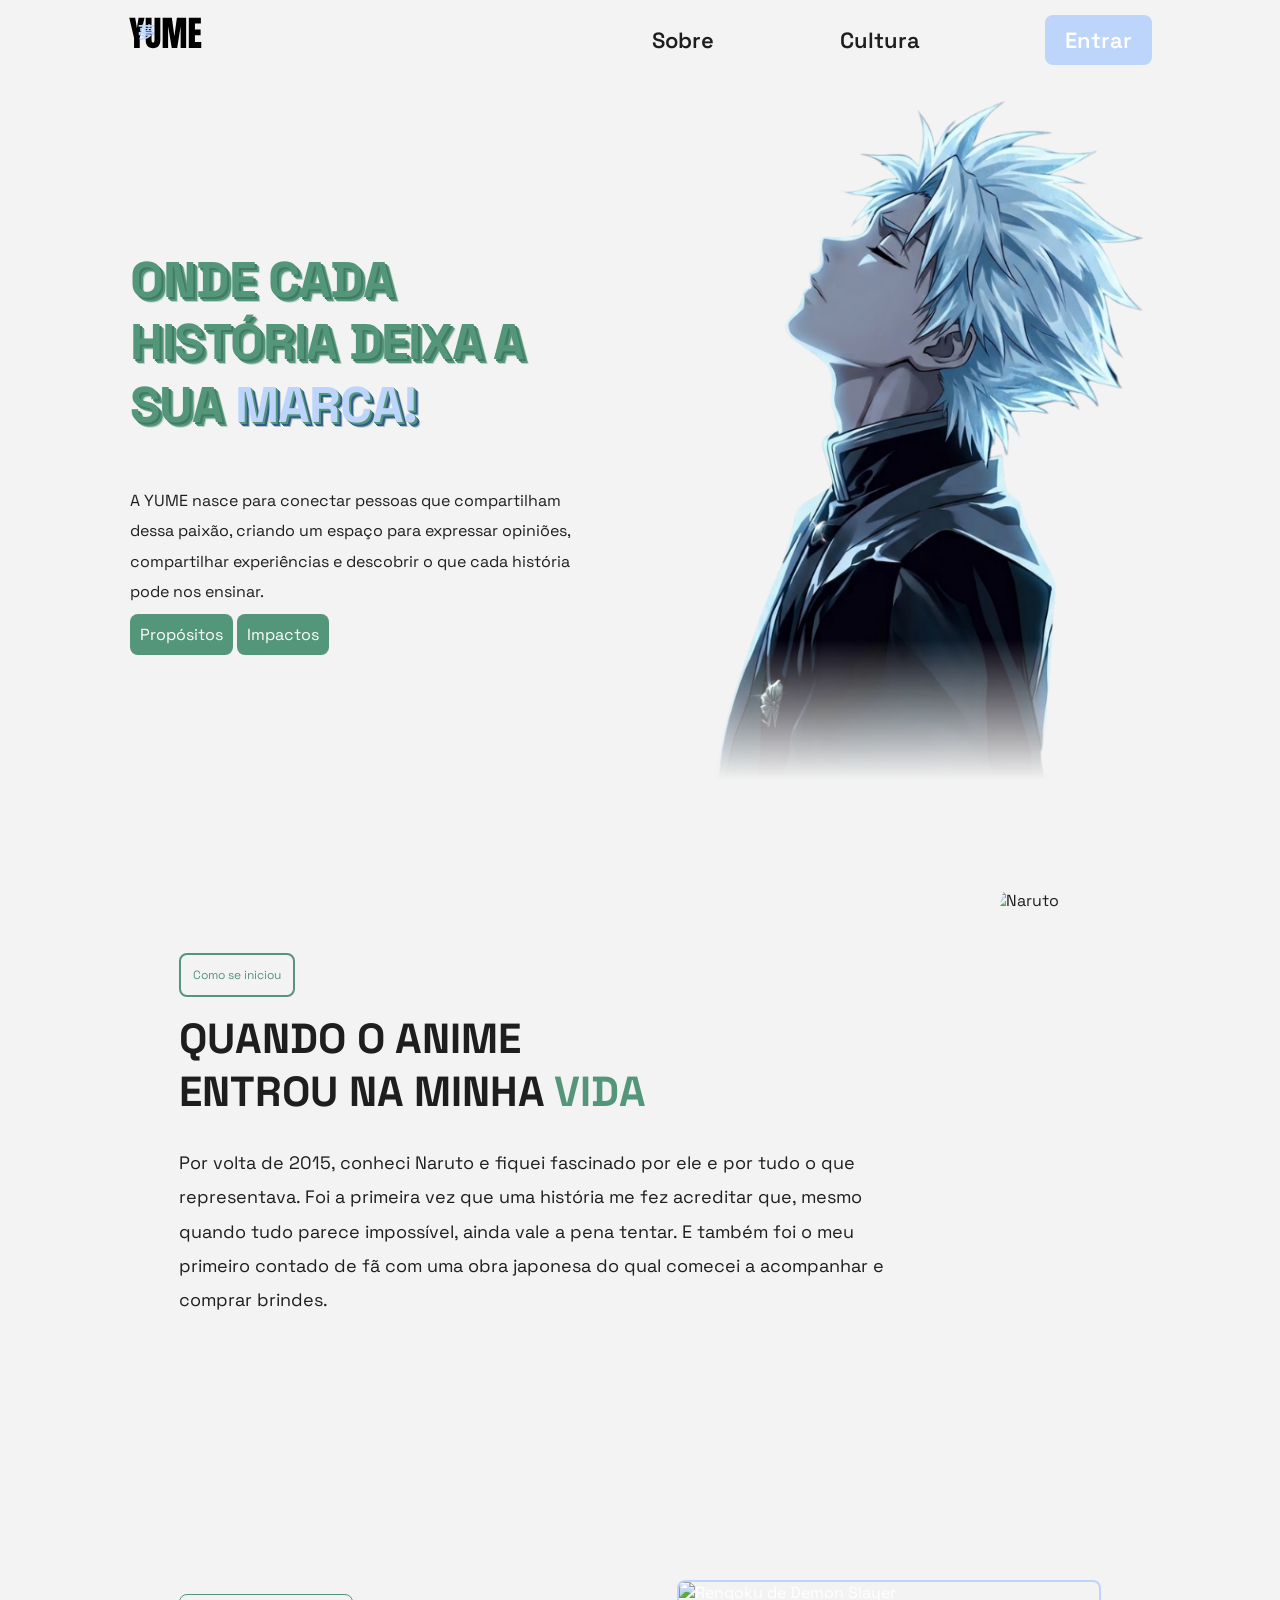
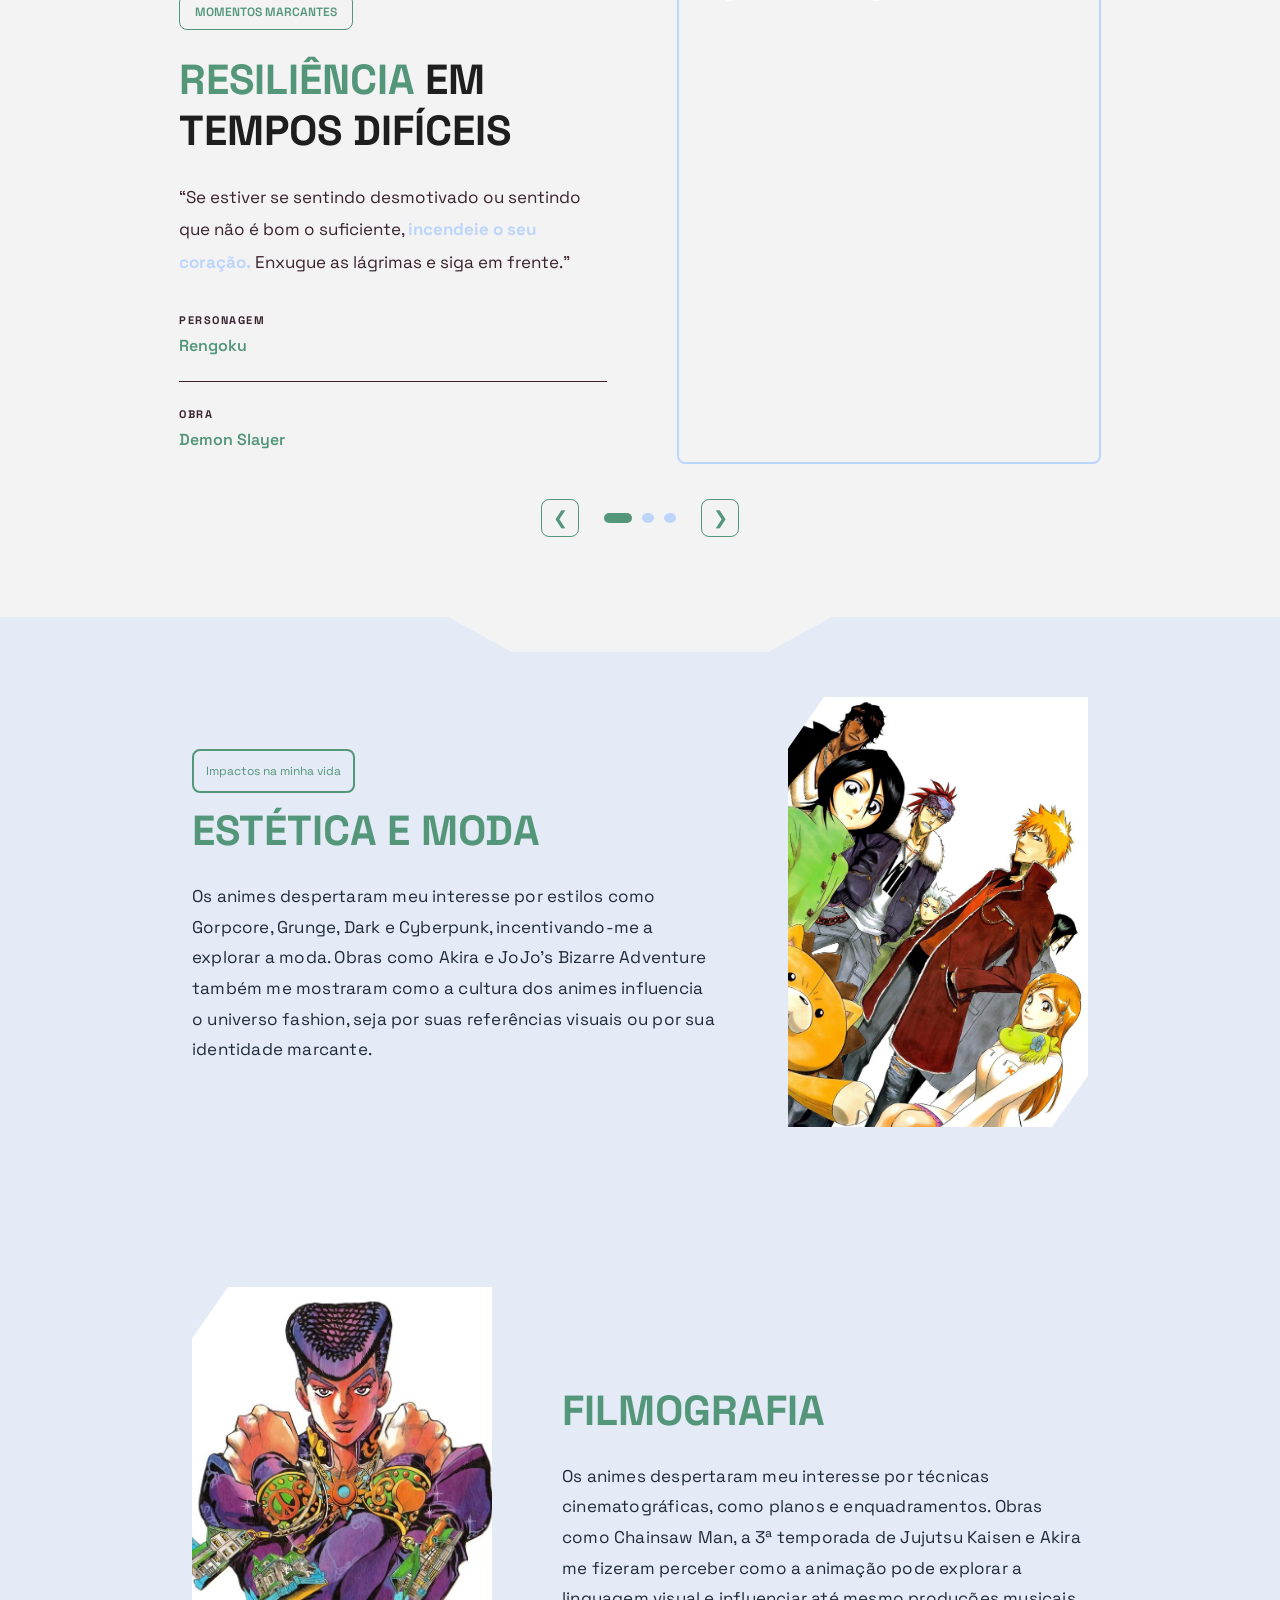
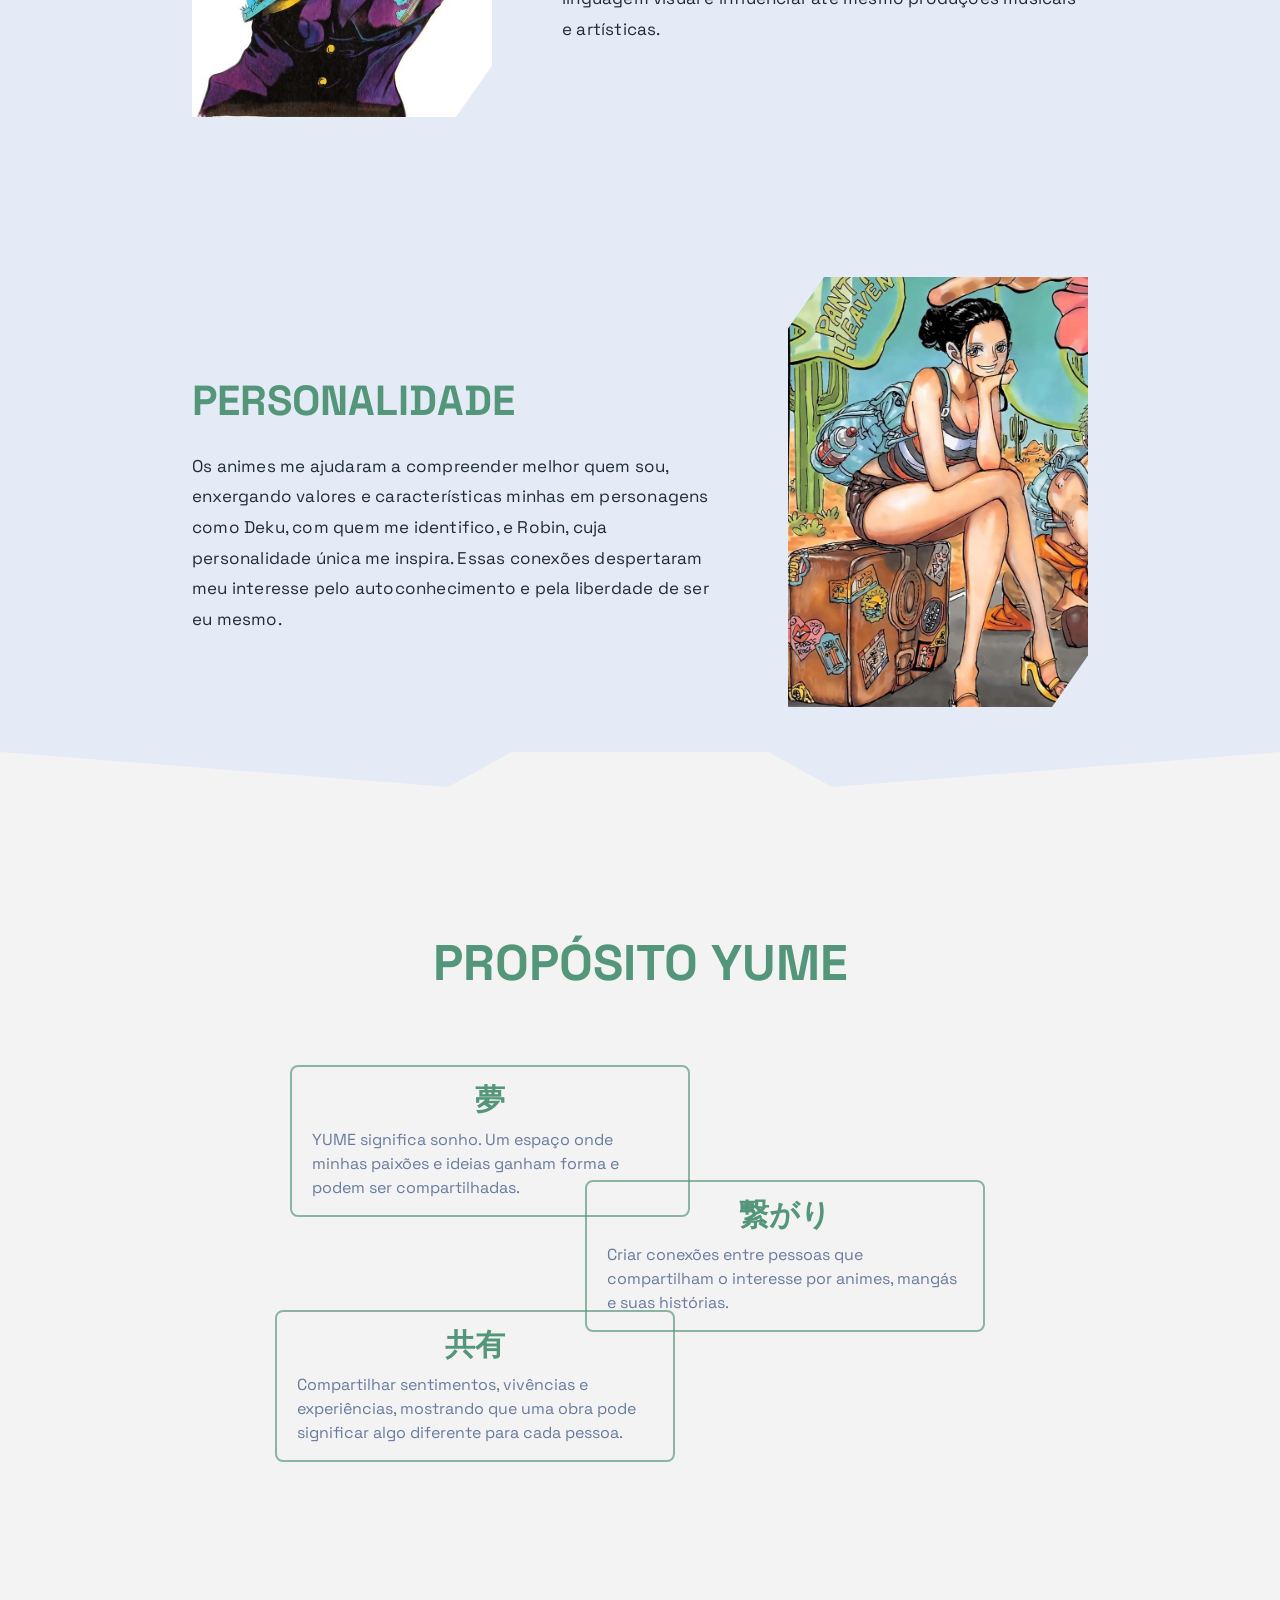
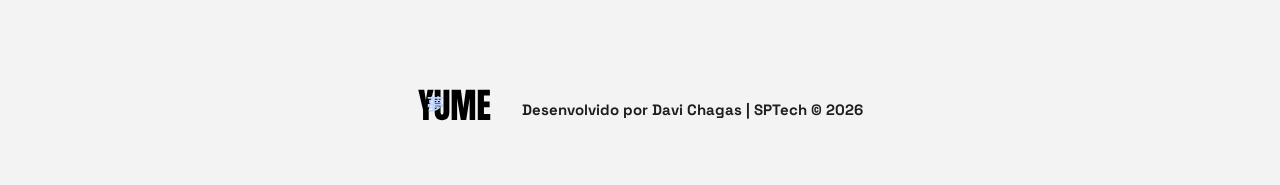
==== commit 8a1d6fc0: "style(index): melhorando a UX do site, criando carrosel, tipografia 3d e corrigindo teextos" ====
--- a/public/index.html
+++ b/public/index.html
@@ -37,17 +37,20 @@
 
   <div class="main-container">
     <div class="infos">
-      <h1 class="titulo-main">Onde cada história deixa a sua <span>marca!</span></h1>
+      <h1 class="titulo-main">
+        Onde cada história deixa a sua <span>marca!</span>
+      </h1>
+
       <p>
-        Mais do que histórias, animes e mangás carregam ensinamentos, sentimentos e diferentes perspectivas. O YUME
-        nasce para conectar pessoas que compartilham dessa paixão, criando um espaço para expressar opiniões,
-        compartilhar experiências e descobrir o que cada história pode nos ensinar.
+        A YUME nasce para conectar pessoas que compartilham dessa paixão,
+        criando um espaço para expressar opiniões, compartilhar experiências
+        e descobrir o que cada história pode nos ensinar.
       </p>
+
       <div class="gatilhos">
         <a class="btn-cadastrar" href="#propositos">Propósitos</a>
         <a class="btn-cadastrar" href="#impacto">Impactos</a>
       </div>
-
     </div>
 
     <img src="assets/imgs/hitsugaya.png" alt="">
@@ -76,95 +79,111 @@
 
   <div class="momentos">
     <div class="container">
-      <div class="momentos-box">
-        <div class="info-box">
-          <span class="badge">MOMENTOS MARCANTES</span>
-          <h1>
-            <span class="destaque-titulo">RESILIÊNCIA</span>
-            EM TEMPOS DIFÍCEIS
-          </h1>
-          <p class="citacao">
-            “Se estiver se sentindo desmotivado ou sentindo que não é
-            bom o suficiente,
-            <span class="destaque">incendeie o seu coração.</span>
-            Enxugue as lágrimas e siga em frente.”
-          </p>
-          <div class="autor">
-            <span>PERSONAGEM</span>
-            <h4>Rengoku</h4>
-          </div>
-          <div class="sub-informacoes">
-            <div>
-              <span class="label-info">OBRA</span>
-              <h4>Demon Slayer</h4>
-            </div>
-           
-          </div>
-        </div>
-        <img src="assets/imgs/rengoku.webp" alt="Rengoku">
-      </div>
-    </div>
-  </div>
-
-  <div class="impactos" id="impacto">
-    <div class="box-impactos">
-      <div>
-        <span class="badge">Impactos na minha vida</span>
-        <h1>IDENTIDADE E MODA</h1>
-        <p>Lorem ipsum dolor sit amet consectetur adipisicing elit. Veniam quam nemo aperiam facilis beatae, error
-          ducimus at nesciunt quaerat laboriosam cum recusandae earum libero unde! Voluptas non obcaecati pariatur
-          omnis!</p>
-      </div>
-      <img src="assets/imgs/moda.jpeg" alt="">
-    </div>
-  </div>
-  <div class="impactos">
-    <div class="box-impactos">
-      <img src="assets/imgs/josuke.jpeg" alt="">
-      <div class="left">
-        <h1>MÚSICA E ESTÉTICA</h1>
-        <p>Lorem ipsum dolor sit amet consectetur adipisicing elit. Veniam quam nemo aperiam facilis beatae, error
-          ducimus at nesciunt quaerat laboriosam cum recusandae earum libero unde! Voluptas non obcaecati pariatur
-          omnis!</p>
-      </div>
-    </div>
-  </div>
-  <div class="impactos">
-    <div class="box-impactos">
-      <div>
-        <h1>PERSONALIDADE</h1>
-        <p>Lorem ipsum dolor sit amet consectetur adipisicing elit. Veniam quam nemo aperiam facilis beatae, error
-          ducimus at nesciunt quaerat laboriosam cum recusandae earum libero unde! Voluptas non obcaecati pariatur
-          omnis!</p>
-      </div>
-      <img src="assets/imgs/robin.jpeg" alt="">
-    </div>
+
+      <div class="momentos-box" id="momentos-conteudo">
+        <!-- O JavaScript renderiza o slide aqui -->
+      </div>
+
+      <div class="momentos-controles">
+        <button class="seta-momento" id="anterior" aria-label="Momento anterior">
+          &#10094;
+        </button>
+
+        <div class="momentos-indicadores" id="momentos-indicadores"></div>
+
+        <button class="seta-momento" id="proximo" aria-label="Próximo momento">
+          &#10095;
+        </button>
+      </div>
+
+    </div>
+  </div>
+
+  <div class="impactos-container" id="impacto">
+    <section class="impactos">
+      <div class="box-impactos">
+        <div class="conteudo-impactos">
+          <span class="badge">Impactos na minha vida</span>
+          <h1>ESTÉTICA E MODA</h1>
+          <p>
+            Os animes despertaram meu interesse por estilos como Gorpcore, Grunge,
+            Dark e Cyberpunk, incentivando-me a explorar a moda. Obras como Akira
+            e JoJo's Bizarre Adventure também me mostraram como a cultura dos animes
+            influencia o universo fashion, seja por suas referências visuais ou por
+            sua identidade marcante.
+          </p>
+        </div>
+
+        <img src="assets/imgs/moda.jpeg" alt="Referências de moda nos animes">
+      </div>
+    </section>
+
+    <section class="impactos">
+      <div class="box-impactos">
+        <img src="assets/imgs/josuke.jpeg" alt="Josuke de JoJo's Bizarre Adventure">
+
+        <div class="conteudo-impactos left">
+          <h1>FILMOGRAFIA</h1>
+          <p>
+            Os animes despertaram meu interesse por técnicas cinematográficas,
+            como planos e enquadramentos. Obras como Chainsaw Man, a 3ª temporada
+            de Jujutsu Kaisen e Akira me fizeram perceber como a animação pode
+            explorar a linguagem visual e influenciar até mesmo produções musicais
+            e artísticas.
+          </p>
+        </div>
+      </div>
+    </section>
+
+    <section class="impactos">
+      <div class="box-impactos">
+        <div class="conteudo-impactos ">
+          <h1>PERSONALIDADE</h1>
+          <p>
+            Os animes me ajudaram a compreender melhor quem sou, enxergando valores
+            e características minhas em personagens como Deku, com quem me
+            identifico, e Robin, cuja personalidade única me inspira. Essas
+            conexões despertaram meu interesse pelo autoconhecimento e pela
+            liberdade de ser eu mesmo.
+          </p>
+        </div>
+
+        <img src="assets/imgs/robin.jpeg" alt="Nico Robin">
+      </div>
+    </section>
+
   </div>
 
   <div class="proposito" id="propositos">
     <h1 class="titulo-proposito">PROPÓSITO YUME</h1>
+
     <div class="proposito-box">
       <div class="info-box">
 
-        <p class="proposito-card card-1">
-          <span>価値</span>
-          E se existisse um espaço para compartilhar não apenas o que achamos de um anime, mas o que aprendemos com ele?
-        </p>
-
-        <p class="proposito-card card-2">
-          <span>価値</span>
-          E se existisse um espaço para compartilhar não apenas o que achamos de um anime, mas o que aprendemos com ele?
-        </p>
-
-        <p class="proposito-card card-3">
-          <span>価値</span>
-          E se existisse um espaço para compartilhar não apenas o que achamos de um anime, mas o que aprendemos com ele?
-        </p>
-
-        <p class="proposito-card card-4">
-          <span>価値</span>
-          E se existisse um espaço para compartilhar não apenas o que achamos de um anime, mas o que aprendemos com ele?
-        </p>
+        <div class="proposito-card card-1">
+          <span>夢</span>
+          <p>
+            YUME significa sonho. Um espaço onde minhas paixões e ideias
+            ganham forma e podem ser compartilhadas.
+          </p>
+        </div>
+
+        <div class="proposito-card card-2">
+          <span>繋がり</span>
+          <p>
+            Criar conexões entre pessoas que compartilham o interesse
+            por animes, mangás e suas histórias.
+          </p>
+        </div>
+
+        <div class="proposito-card card-3">
+          <span>共有</span>
+          <p>
+            Compartilhar sentimentos, vivências e experiências,
+            mostrando que uma obra pode significar algo diferente para cada pessoa.
+          </p>
+        </div>
+
       </div>
     </div>
   </div>
@@ -177,4 +196,156 @@
   </div>
 </body>
 
-</html>+</html>
+
+<script>
+  const momentos = [
+    {
+      titulo: 'RESILIÊNCIA EM TEMPOS DIFÍCEIS',
+      destaque: 'RESILIÊNCIA',
+      citacao: 'Se estiver se sentindo desmotivado ou sentindo que não é bom o suficiente,',
+      destaqueCitacao: 'incendeie o seu coração.',
+      complemento: 'Enxugue as lágrimas e siga em frente.',
+      personagem: 'Rengoku',
+      obra: 'Demon Slayer',
+      imagem: 'assets/imgs/rengoku.webp',
+      alt: 'Rengoku de Demon Slayer'
+    },
+
+    {
+      titulo: 'SONHOS PODEM SE TORNAR REAIS!',
+      destaque: '',
+      citacao: 'Muitos hérois tem história da epoca da escola e possuem uma coisa em comum, os corpos deles se mexeram antes que pudessem pensar...',
+      destaqueCitacao: 'você pode se tornar um heroi!',
+      complemento: '',
+      personagem: 'All Might',
+      obra: 'Boku no Hero',
+      imagem: 'assets/imgs/u_can_be_a_hero.jpeg',
+      alt: 'Boku No hero'
+    },
+    {
+      titulo: 'DIGA QUE QUER VIVER!',
+      destaque: '',
+      citacao: 'Eu posso dizer o que eu desejo pela primeira vez na vida? EU QUERO VIVER!',
+      destaqueCitacao: 'Levem-me para o mar com vocês!.',
+      complemento: '',
+      personagem: 'Nico Robin',
+      obra: 'One Piece',
+      imagem: 'assets/imgs/want-to-ive.jpeg',
+      alt: 'One Piece'
+    }
+  ];
+
+  let slideAtual = 0;
+  let intervalo;
+
+  const conteudo = document.getElementById('momentos-conteudo');
+  const indicadores = document.getElementById('momentos-indicadores');
+
+  function renderizarMomento() {
+    const momento = momentos[slideAtual];
+
+    conteudo.style.opacity = '0';
+
+    setTimeout(() => {
+      conteudo.innerHTML = `
+        <div class="info-box">
+
+          <span class="badge">MOMENTOS MARCANTES</span>
+
+          <h1>
+            <span class="destaque-titulo">${momento.destaque}</span>
+            ${momento.titulo.replace(momento.destaque, '')}
+          </h1>
+
+          <p class="citacao">
+            “${momento.citacao}
+            <span class="destaque">${momento.destaqueCitacao}</span>
+            ${momento.complemento}”
+          </p>
+
+          <div class="autor">
+            <span>PERSONAGEM</span>
+            <h4>${momento.personagem}</h4>
+          </div>
+
+          <div class="sub-informacoes">
+            <div>
+              <span class="label-info">OBRA</span>
+              <h4>${momento.obra}</h4>
+            </div>
+          </div>
+
+        </div>
+
+        <img src="${momento.imagem}" alt="${momento.alt}">
+      `;
+
+      conteudo.style.opacity = '1';
+
+    }, 250);
+
+    atualizarIndicadores();
+  }
+
+  function criarIndicadores() {
+    indicadores.innerHTML = '';
+
+    momentos.forEach((momento, index) => {
+      const indicador = document.createElement('button');
+
+      indicador.className = 'indicador-momento';
+      indicador.setAttribute('aria-label', `Ir para o momento ${index + 1}`);
+
+      indicador.addEventListener('click', () => {
+        slideAtual = index;
+        renderizarMomento();
+        reiniciarIntervalo();
+      });
+
+      indicadores.appendChild(indicador);
+    });
+
+    atualizarIndicadores();
+  }
+
+  function atualizarIndicadores() {
+    const botoes = document.querySelectorAll('.indicador-momento');
+
+    botoes.forEach((botao, index) => {
+      botao.classList.toggle('ativo', index === slideAtual);
+    });
+  }
+
+  function proximoMomento() {
+    slideAtual = (slideAtual + 1) % momentos.length;
+    renderizarMomento();
+  }
+
+  function momentoAnterior() {
+    slideAtual = (slideAtual - 1 + momentos.length) % momentos.length;
+    renderizarMomento();
+  }
+
+  function reiniciarIntervalo() {
+    clearInterval(intervalo);
+
+    intervalo = setInterval(() => {
+      proximoMomento();
+    }, 6000);
+  }
+
+  document.getElementById('proximo').addEventListener('click', () => {
+    proximoMomento();
+    reiniciarIntervalo();
+  });
+
+  document.getElementById('anterior').addEventListener('click', () => {
+    momentoAnterior();
+    reiniciarIntervalo();
+  });
+
+  criarIndicadores();
+  renderizarMomento();
+  reiniciarIntervalo();
+</script>
--- a/public/css/estilo.css
+++ b/public/css/estilo.css
@@ -80,12 +80,16 @@
   align-items: center;
   height: 100%;
   margin-left: 100px;
+
+  position: relative;
+  overflow: hidden;
 }
 
 .main-container .infos {
   display: flex;
   flex-direction: column;
   padding-left: 30px;
+  z-index: 1;
 }
 
 .main-container p {
@@ -93,23 +97,49 @@
   line-height: 1.9;
 }
 
-
 .main-container img {
   width: 700px;
+
+  -webkit-mask-image: linear-gradient(to bottom,
+      #000 80%,
+      transparent 100%);
+
+  mask-image: linear-gradient(to bottom,
+      #000 80%,
+      transparent 100%);
 }
 
 .titulo-main {
+  font-family: 'Space Grotesk', sans-serif;
   font-size: 50px;
+  font-weight: 900;
+  line-height: 1.25;
   text-transform: uppercase;
+  letter-spacing: -0.8px;
+
+  color: #54967a;
+
+  text-shadow:
+    2px 2px 0 #427b64,
+    3px 3px 0 #54967a,
+    4px 4px 0 #54967a,
+    5px 5px 0 rgba(84, 150, 122, 0.35);
 }
 
 .titulo-main span {
-  color: #54967a;
+  color: #bdd5fa;
+
+  text-shadow:
+    1px 1px 0 #54967a,
+    2px 2px 0 #54967a,
+    3px 3px 0 #315f83,
+    4px 4px 0 #315f83,
+    5px 5px 0 rgba(49, 95, 131, 0.35);
 }
 
 .main-container .gatilhos a {
   padding: 10px;
-  background-color: #b4cbef;
+  background-color: #54967a;
   border-radius: 8px;
   color: white;
   text-decoration: none;
@@ -141,8 +171,13 @@
 .box img {
   width: 434px;
   height: 500px;
-  border: 2px solid #bdd5fa;
-  border-radius: 22px;
+  border-radius: 8px;
+  clip-path: polygon(12% 0,
+      100% 0,
+      100% 88%,
+      88% 100%,
+      0 100%,
+      0 12%);
 }
 
 .badge {
@@ -292,36 +327,146 @@
   border-radius: 8px;
 }
 
+.momentos .container {
+  display: flex;
+  flex-direction: column;
+  align-items: center;
+  justify-content: center;
+}
+
+.momentos-box {
+  display: flex;
+  align-items: center;
+  justify-content: space-between;
+  gap: 70px;
+  width: 90%;
+  min-height: 480px;
+
+  opacity: 1;
+  transition: opacity 0.3s ease;
+}
+
+.momentos-box img {
+  width: 420px;
+  height: 480px;
+  object-fit: cover;
+  border: 2px solid #bdd5fa;
+  border-radius: 8px;
+}
+
+.momentos-controles {
+  display: flex;
+  align-items: center;
+  justify-content: center;
+  gap: 25px;
+  margin-top: 35px;
+}
+
+.seta-momento {
+  width: 38px;
+  height: 38px;
+  border: 1px solid #54967a;
+  border-radius: 8px;
+  background: transparent;
+  color: #54967a;
+  font-size: 18px;
+  cursor: pointer;
+  transition: 0.3s;
+}
+
+.seta-momento:hover {
+  background-color: #54967a;
+  color: white;
+}
+
+.momentos-indicadores {
+  display: flex;
+  align-items: center;
+  gap: 10px;
+}
+
+.indicador-momento {
+  width: 10px;
+  height: 10px;
+  border: none;
+  border-radius: 50%;
+  background-color: #bdd5fa;
+  cursor: pointer;
+  transition: 0.3s;
+}
+
+.indicador-momento.ativo {
+  width: 28px;
+  border-radius: 10px;
+  background-color: #54967a;
+}
+
+.impactos-container {
+  background-color: #bdd5fa4a;
+
+  clip-path: polygon(0 0,
+      35% 0,
+      40% 35px,
+      60% 35px,
+      65% 0,
+      100% 0,
+      100% calc(100% - 35px),
+      65% 100%,
+      60% calc(100% - 35px),
+      40% calc(100% - 35px),
+      35% 100%,
+      0 calc(100% - 35px));
+}
+
 .impactos {
   display: flex;
   justify-content: center;
   align-items: center;
+  padding: 80px 0;
 }
 
 .box-impactos {
   display: flex;
   align-items: center;
-  margin: 30px;
+  justify-content: space-between;
+  gap: 70px;
   width: 70%;
 }
 
-.left {
-  margin-left: 30px;
+.conteudo-impactos {
+  flex: 1;
+  max-width: 650px;
 }
 
 .box-impactos h1 {
   font-size: 42px;
   color: #54967a;
+  margin: 24px 0;
+}
+
+.box-impactos p {
+  font-size: 17px;
+  line-height: 1.8;
+  letter-spacing: 0.2px;
+  color: #202b3a;
+  margin: 0;
 }
 
 .box-impactos img {
   width: 300px;
-  border: 2px solid #b4cbef;
-  border-radius: 8px;
+  height: 430px;
+  object-fit: cover;
+
+  clip-path: polygon(12% 0,
+      100% 0,
+      100% 88%,
+      88% 100%,
+      0 100%,
+      0 12%);
 }
 
 .proposito {
-  color: white;
+  color: #39232f;
   margin-top: 30px;
   padding: 80px 0;
 }
@@ -329,63 +474,79 @@
 .proposito-box {
   display: flex;
   justify-content: center;
+}
+
+.proposito .titulo-proposito {
+  display: flex;
+  justify-content: center;
+  font-size: 50px;
+  color: #54967a;
+  margin-bottom: 40px;
 }
 
 .proposito .info-box {
   position: relative;
   width: 900px;
-  min-height: 650px;
-}
-
-.proposito .titulo-proposito {
-  display: flex;
-  justify-content: center;
-  font-size: 50px;
-  color: #54967a;
-  margin-bottom: 40px;
-}
-
-.proposito .info-box p {
+  min-height: 520px;
+}
+
+.proposito-card {
   position: absolute;
   width: 400px;
-  min-height: 100px;
+  min-height: 130px;
   box-sizing: border-box;
-  font-size: 20px;
+
+  display: flex;
+  flex-direction: column;
+  align-items: center;
+  justify-content: center;
+
+  padding: 15px 20px;
+  gap: 10px;
+
+  background: transparent;
+  border: 2px solid rgba(84, 150, 122, 0.65);
+  border-radius: 8px;
+
+  color: #39232f;
+}
+
+.proposito-card span {
+  display: block;
+  text-align: center;
+  width: 100%;
+
+  font-size: 30px;
+  font-weight: 800;
+  color: #54967a;
+  line-height: 1.2;
+}
+
+.proposito-card p {
+  width: 100%;
+  font-size: 16px;
+  line-height: 1.5;
   text-align: left;
-  border: 1px solid rgba(84, 150, 122, 0.5);
-  border-radius: 8px;
-  color: #39232f;
-  padding: 20px;
+  color: #687b9e;
   margin: 0;
 }
 
 .proposito .card-1 {
-  top: 100px;
+  top: 30px;
   left: 100px;
   z-index: 1;
 }
 
 .proposito .card-2 {
-  top: 205px;
+  top: 145px;
   left: 395px;
   z-index: 2;
 }
 
 .proposito .card-3 {
-  top: 310px;
+  top: 275px;
   left: 85px;
   z-index: 3;
-}
-
-.proposito .card-4 {
-  top: 415px;
-  left: 395px;
-  z-index: 4;
-}
-
-.proposito span {
-  color: #bdd5fa;
-  font-size: 25px;
 }
 
 .footer {
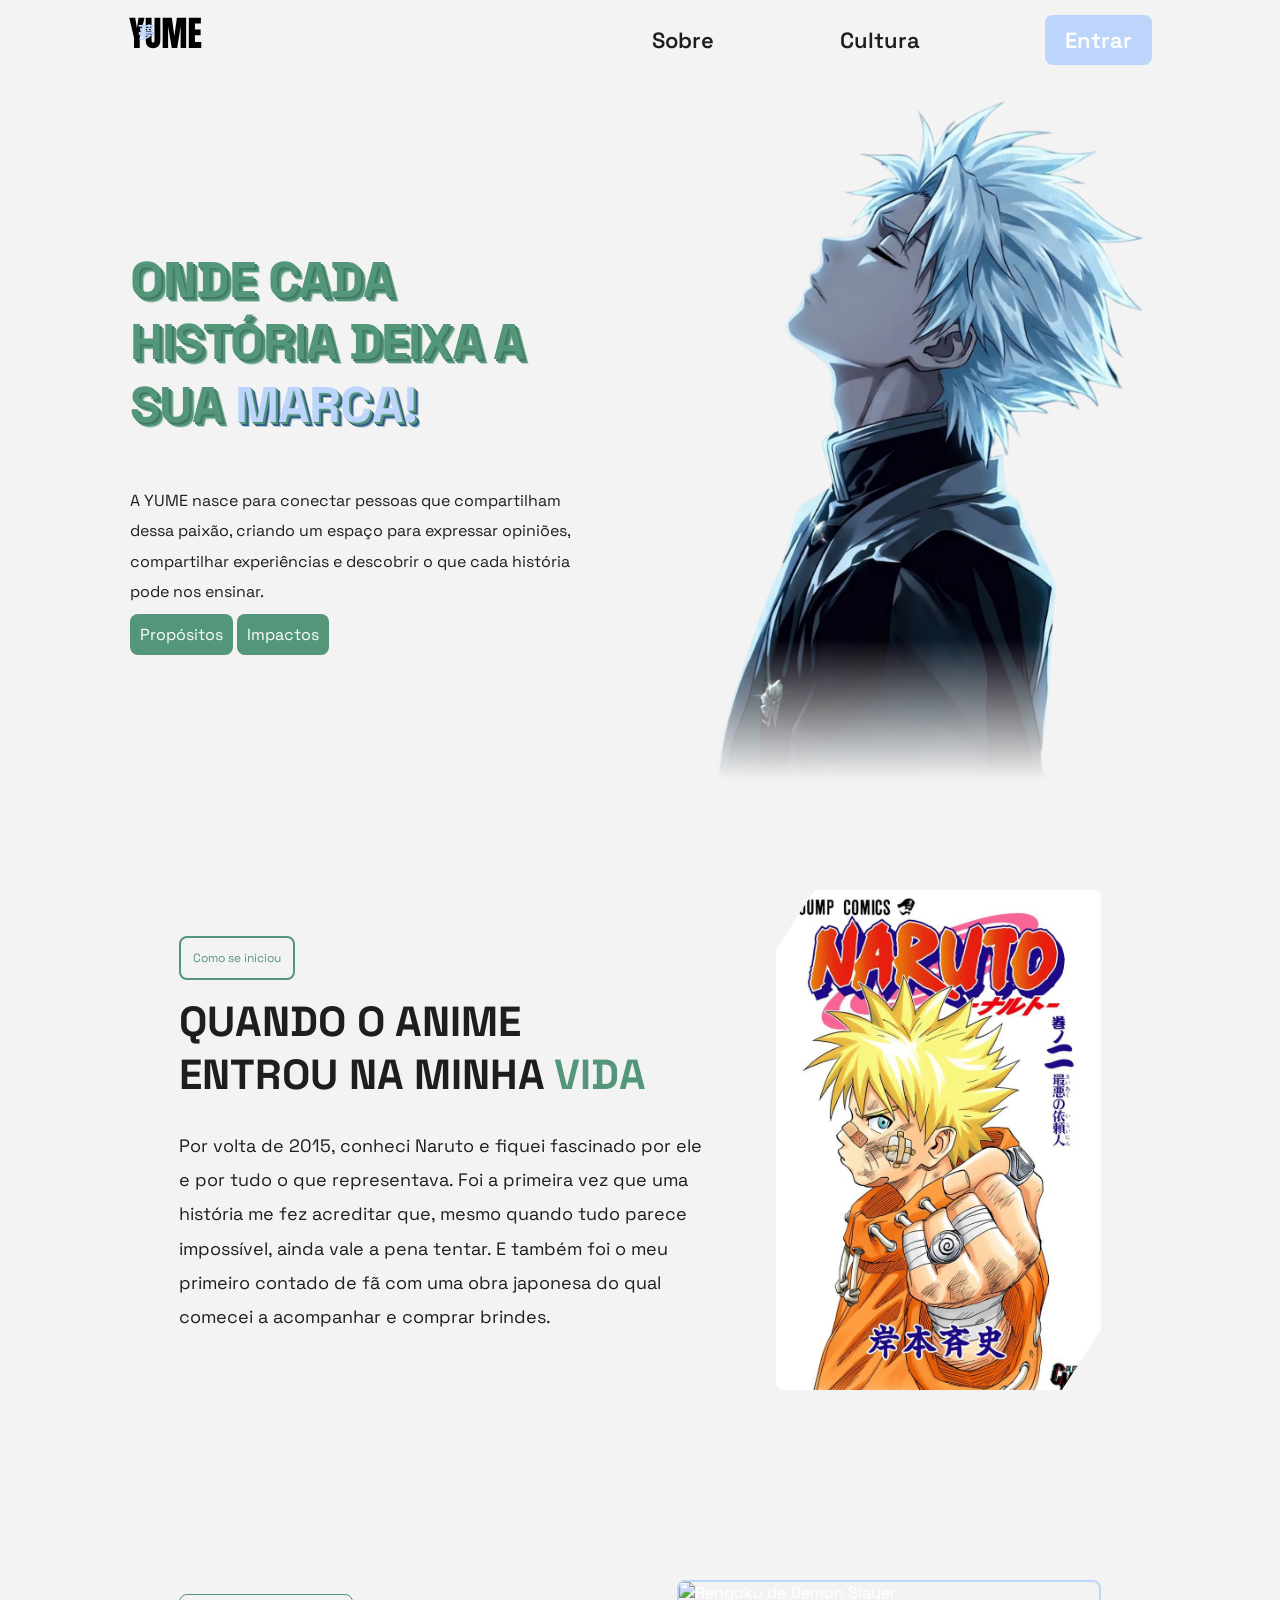
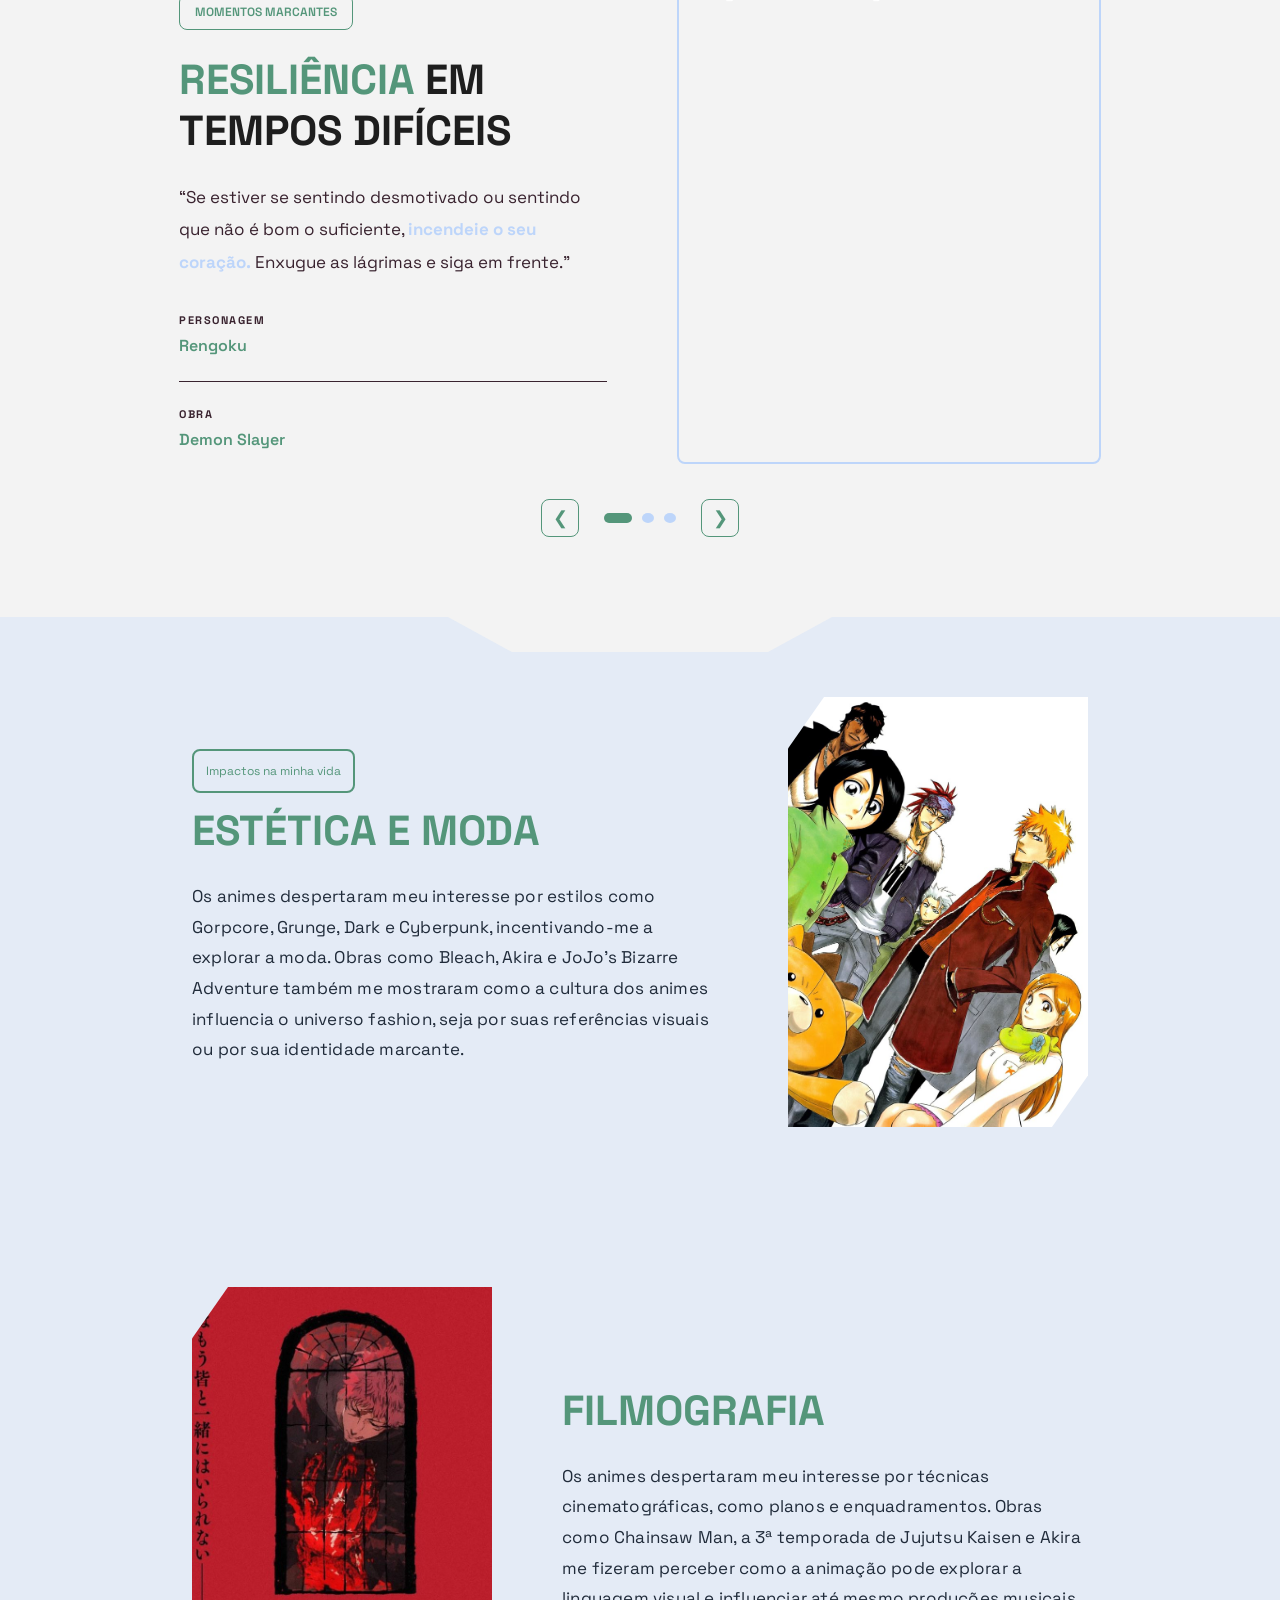
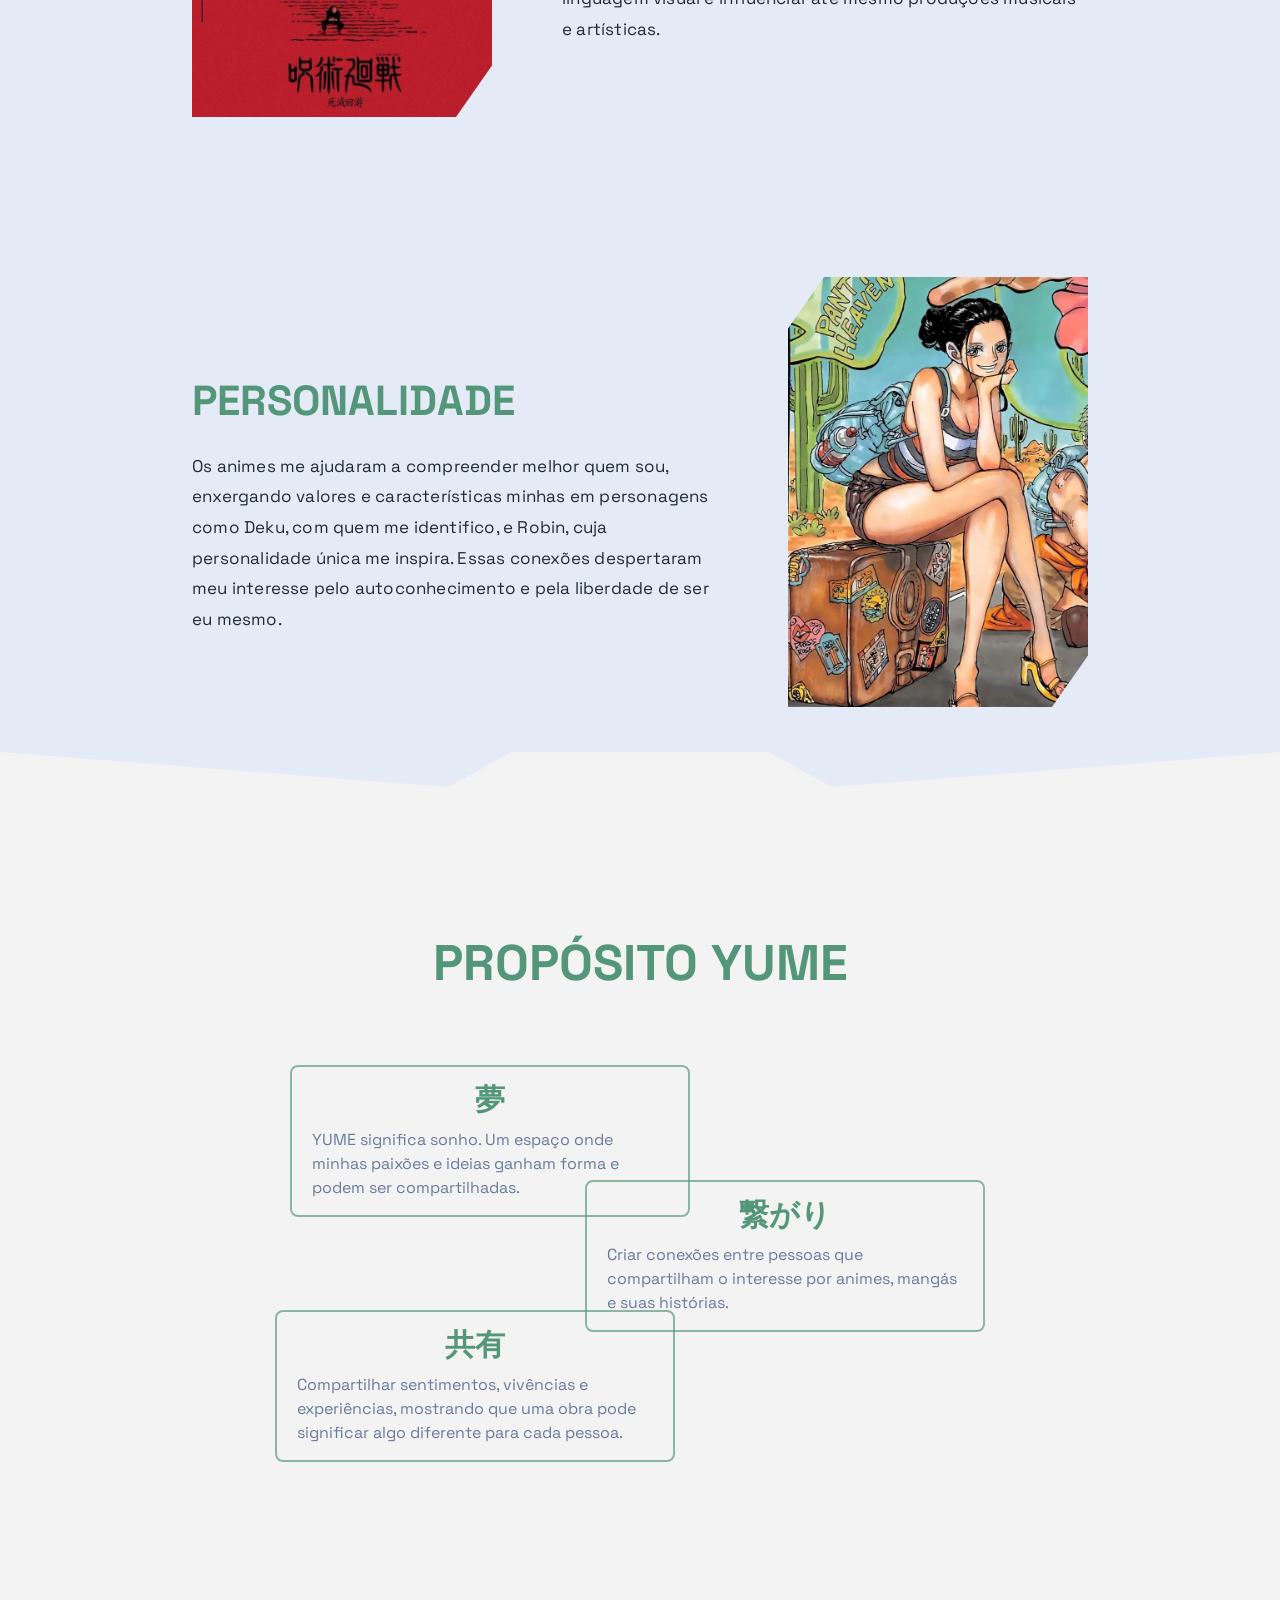
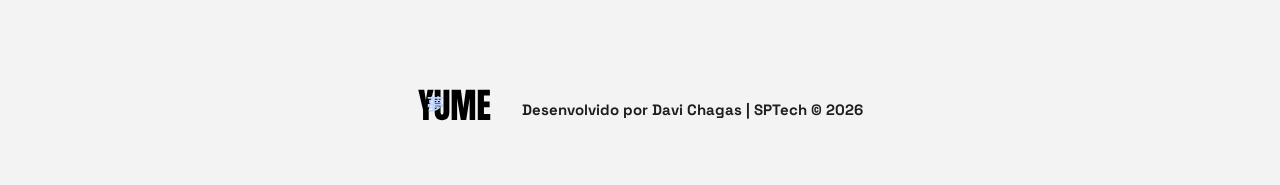
==== commit d9e81479: "style(index): alteração de imagens" ====
--- a/public/index.html
+++ b/public/index.html
@@ -71,7 +71,7 @@
           </p>
 
         </div>
-        <img src="assets/imgs/naruto.webp" alt="Naruto">
+        <img src="assets/imgs/naruto.jpeg" alt="Naruto">
 
       </div>
     </div>
@@ -107,7 +107,7 @@
           <h1>ESTÉTICA E MODA</h1>
           <p>
             Os animes despertaram meu interesse por estilos como Gorpcore, Grunge,
-            Dark e Cyberpunk, incentivando-me a explorar a moda. Obras como Akira
+            Dark e Cyberpunk, incentivando-me a explorar a moda. Obras como Bleach, Akira
             e JoJo's Bizarre Adventure também me mostraram como a cultura dos animes
             influencia o universo fashion, seja por suas referências visuais ou por
             sua identidade marcante.
@@ -120,7 +120,7 @@
 
     <section class="impactos">
       <div class="box-impactos">
-        <img src="assets/imgs/josuke.jpeg" alt="Josuke de JoJo's Bizarre Adventure">
+        <img src="assets/imgs/jjk.jpeg" alt="Josuke de JoJo's Bizarre Adventure">
 
         <div class="conteudo-impactos left">
           <h1>FILMOGRAFIA</h1>
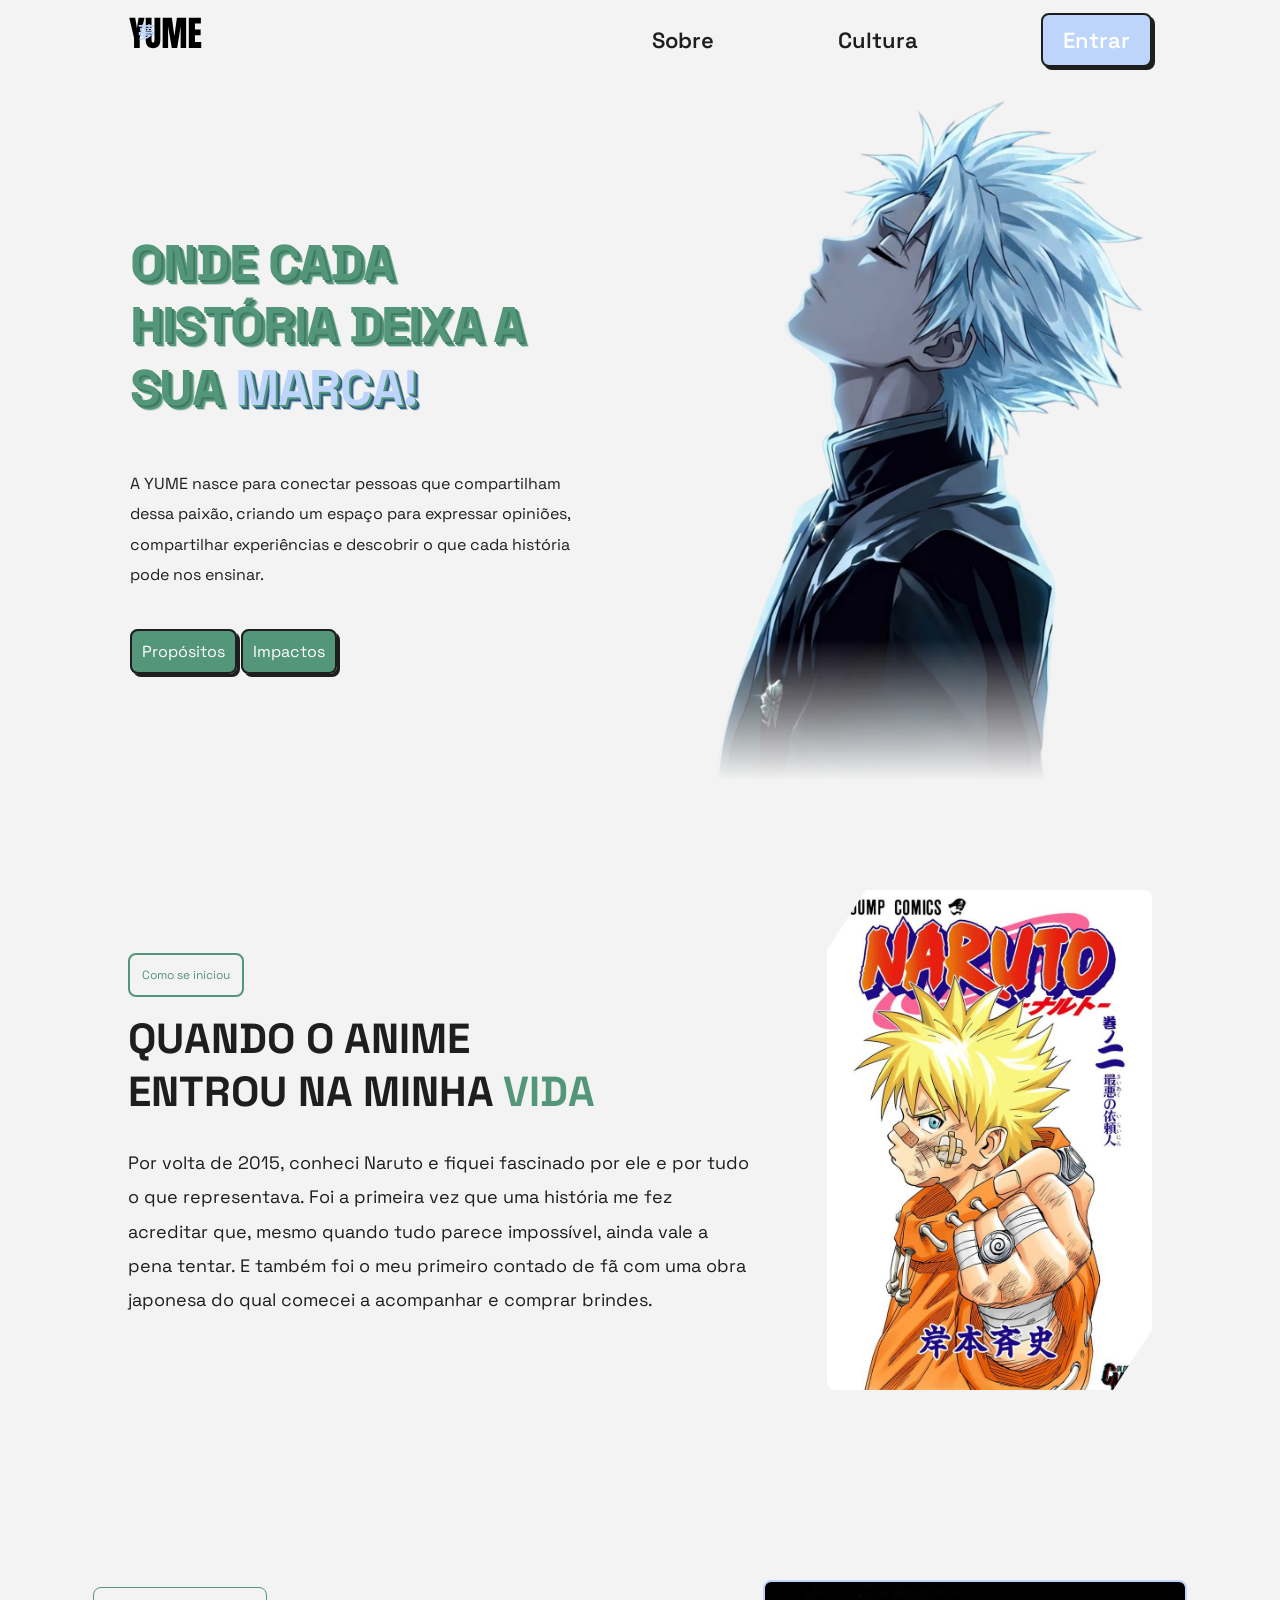
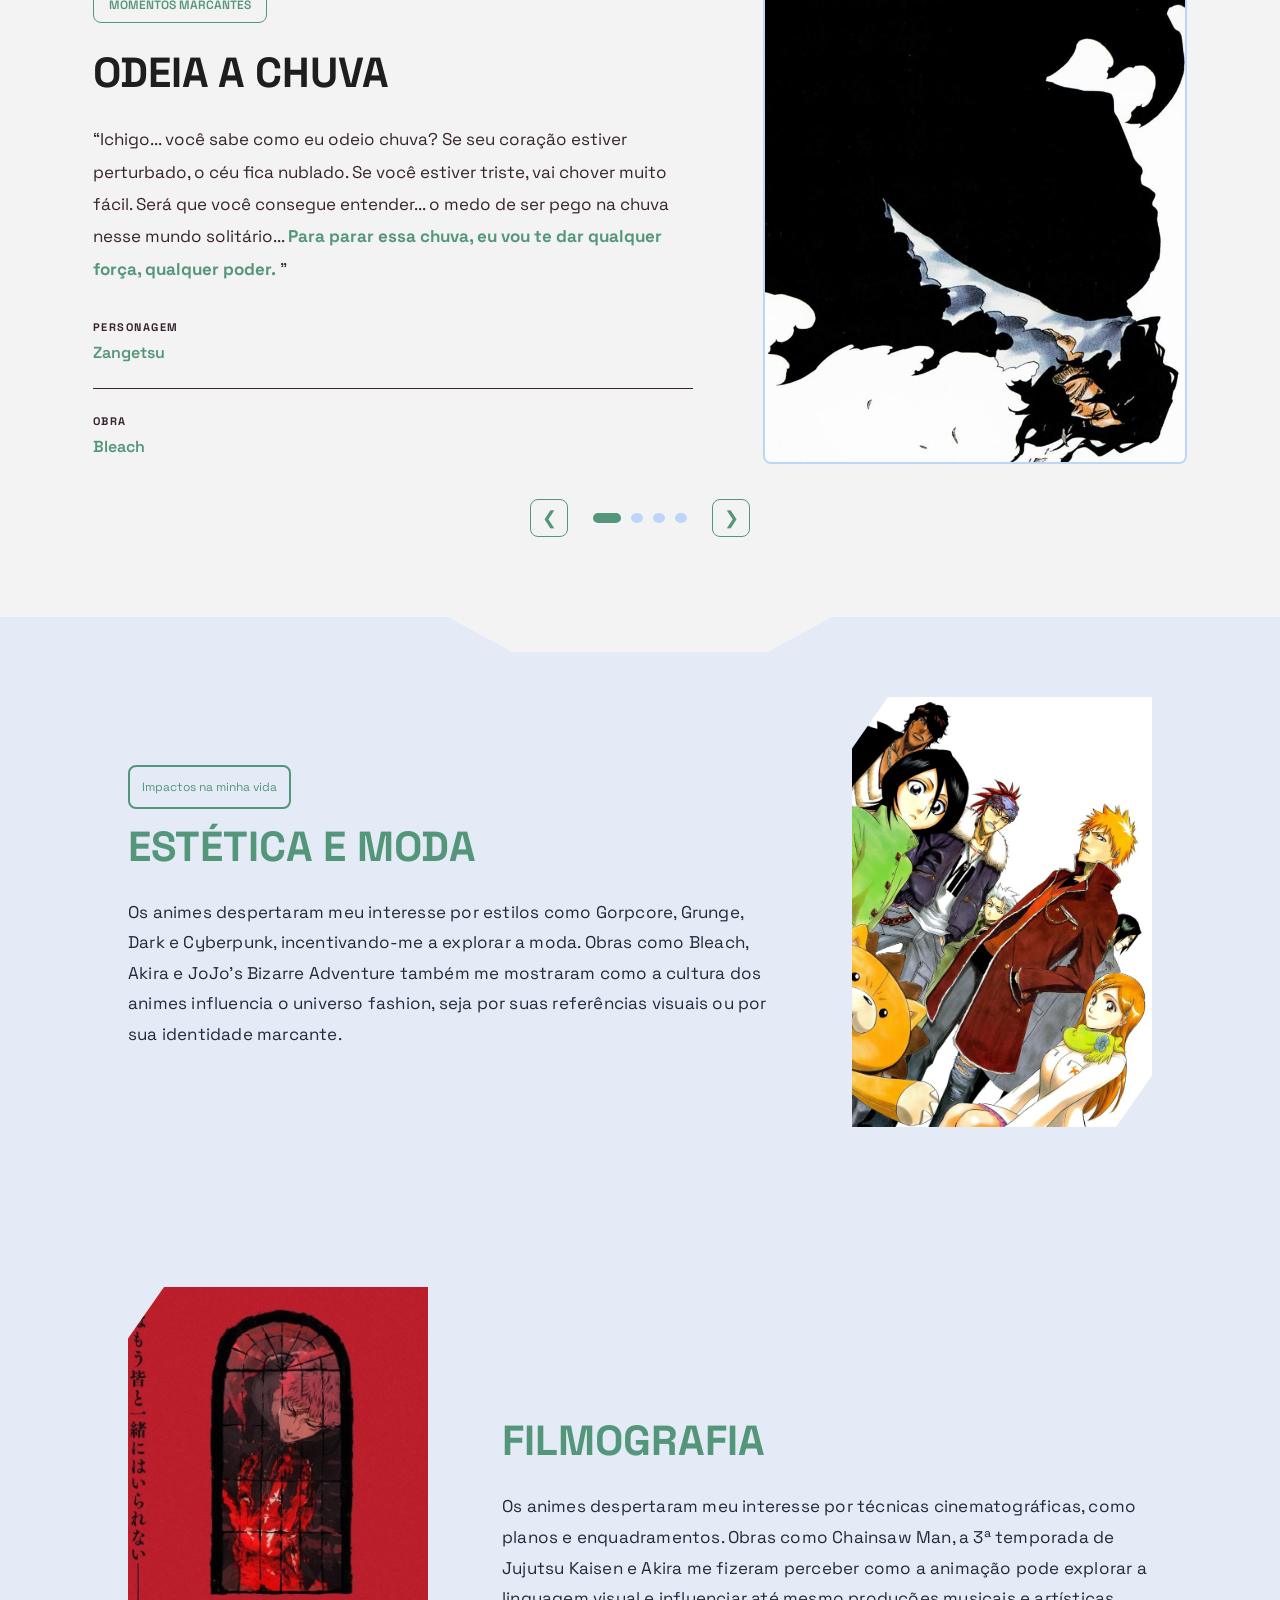
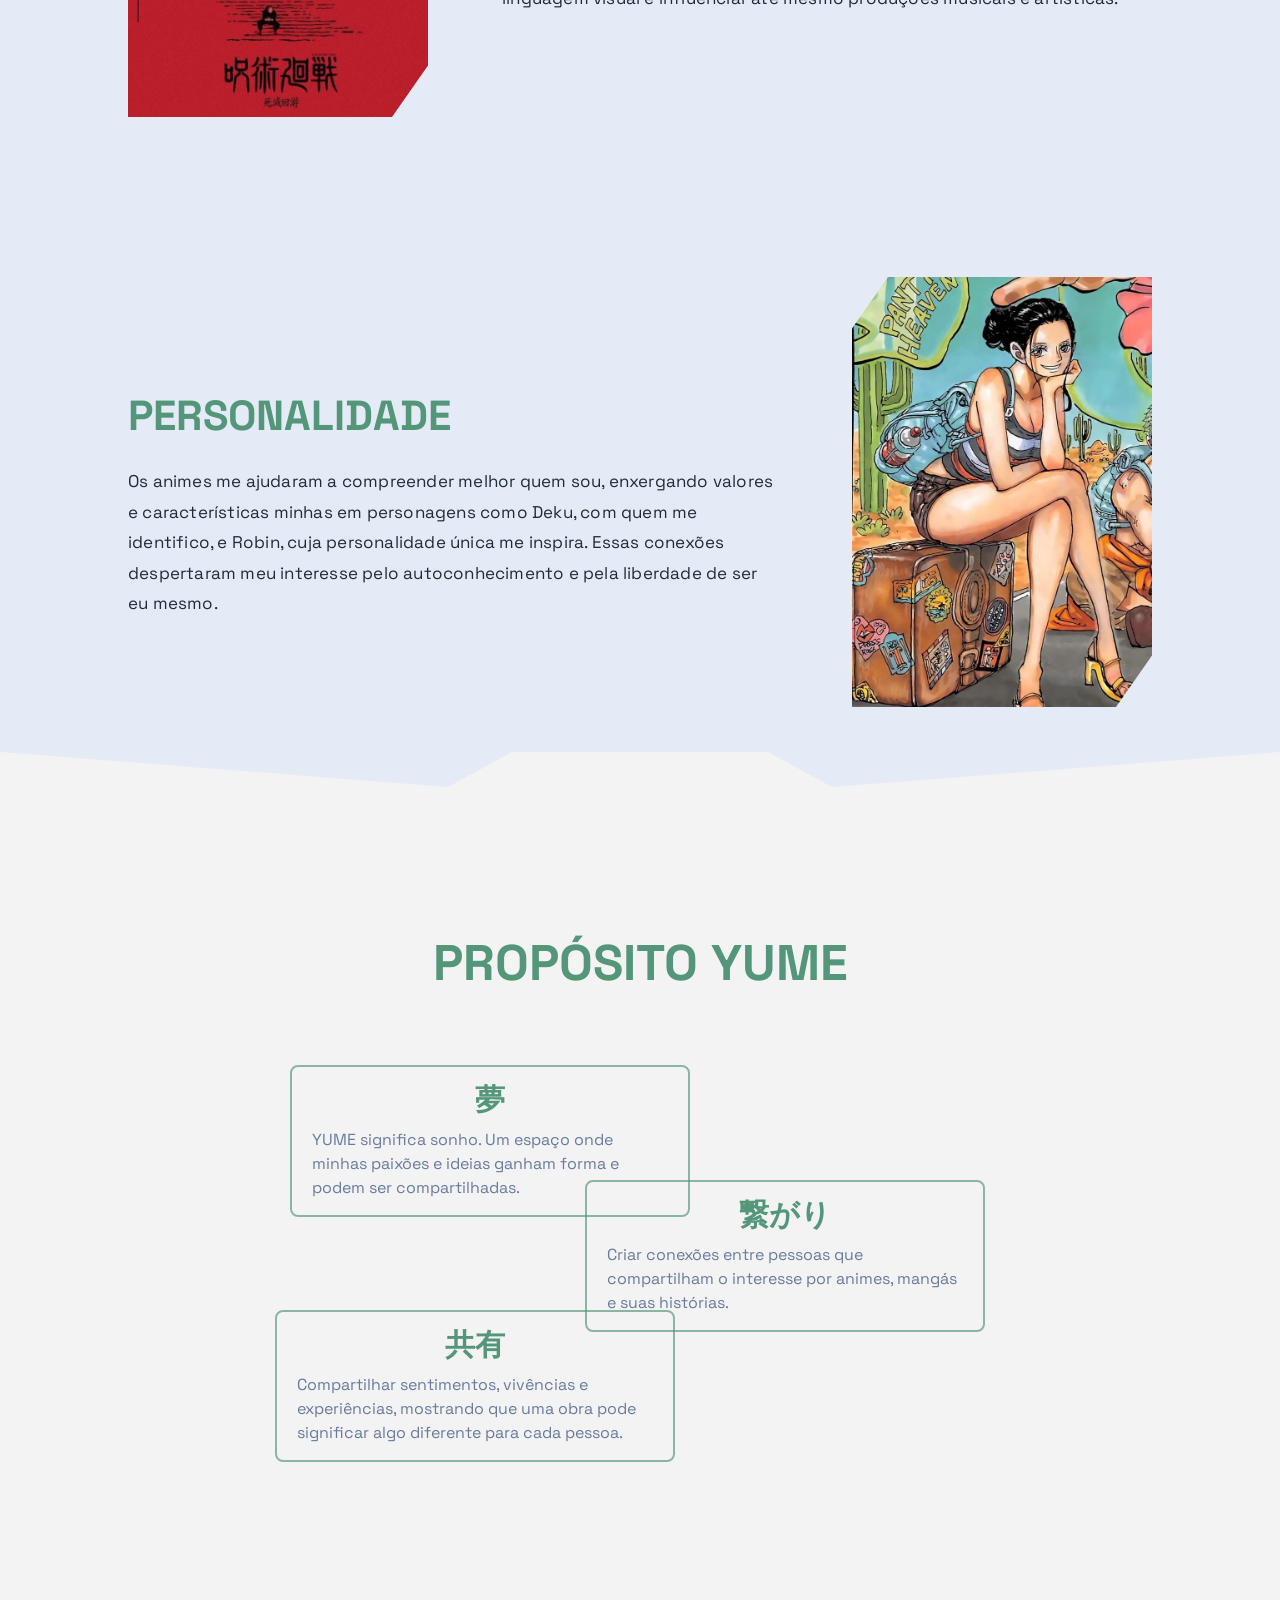
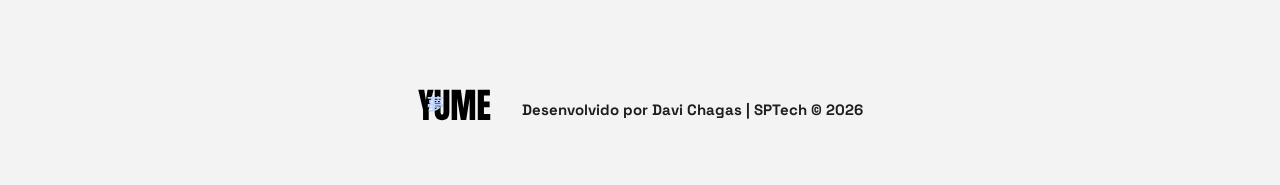
==== commit 3833b094: "feat(cadastro): validação de email e senha fraca" ====
--- a/public/index.html
+++ b/public/index.html
@@ -48,8 +48,8 @@
       </p>
 
       <div class="gatilhos">
-        <a class="btn-cadastrar" href="#propositos">Propósitos</a>
-        <a class="btn-cadastrar" href="#impacto">Impactos</a>
+        <a href="#propositos">Propósitos</a>
+        <a href="#impacto">Impactos</a>
       </div>
     </div>
 
@@ -81,7 +81,6 @@
     <div class="container">
 
       <div class="momentos-box" id="momentos-conteudo">
-        <!-- O JavaScript renderiza o slide aqui -->
       </div>
 
       <div class="momentos-controles">
@@ -200,6 +199,17 @@
 
 <script>
   const momentos = [
+    {
+      titulo: 'ODEIA A  CHUVA',
+      destaque: '',
+      citacao: 'Ichigo... você sabe como eu odeio chuva? Se seu coração estiver perturbado, o céu fica nublado. Se você estiver triste, vai chover muito fácil. Será que você consegue entender... o medo de ser pego na chuva nesse mundo solitário...',
+      destaqueCitacao: 'Para parar essa chuva, eu vou te dar qualquer força, qualquer poder.',
+      complemento: '',
+      personagem: 'Zangetsu',
+      obra: 'Bleach',
+      imagem: 'assets/imgs/old-zangetsu.jpeg',
+      alt: 'Zangetsu'
+    },
     {
       titulo: 'RESILIÊNCIA EM TEMPOS DIFÍCEIS',
       destaque: 'RESILIÊNCIA',
@@ -332,7 +342,7 @@
 
     intervalo = setInterval(() => {
       proximoMomento();
-    }, 6000);
+    }, 10000);
   }
 
   document.getElementById('proximo').addEventListener('click', () => {
--- a/public/css/estilo.css
+++ b/public/css/estilo.css
@@ -5,7 +5,7 @@
   padding: 0;
   font-family: "Space Grotesk", sans-serif;
   background-color: #F3F3F3;
-  color: #1e1e1e
+  color: #1e1e1e;
 }
 
 :root {
@@ -51,6 +51,8 @@
   background-color: #bdd5fa;
   color: white;
   transition: 0.3s;
+  border: 2px solid #1e1e1e;
+  box-shadow: 3px 3px 0 #1e1e1e;
 }
 
 .header .btn-cadastrar:hover {
@@ -95,6 +97,8 @@
 .main-container p {
   font-size: 16px;
   line-height: 1.9;
+  margin-bottom: 50px;
+
 }
 
 .main-container img {
@@ -143,7 +147,10 @@
   border-radius: 8px;
   color: white;
   text-decoration: none;
-}
+  border: 2px solid #1e1e1e;
+  box-shadow: 3px 3px 0 #1e1e1e;
+}
+
 
 .box {
   color: #1e1e1e;
@@ -156,16 +163,13 @@
   justify-content: center;
 }
 
+
 .box {
-  margin: 30px auto 0;
-}
-
-.box {
   display: flex;
   align-items: center;
   justify-content: center;
   gap: 70px;
-  width: 90%;
+  width: 100%;
 }
 
 .box img {
@@ -239,6 +243,7 @@
 .momentos .container {
   display: flex;
   justify-content: center;
+  width: 95%;
 }
 
 .momentos-box {
@@ -246,7 +251,7 @@
   align-items: center;
   justify-content: space-between;
   gap: 70px;
-  width: 90%;
+  width: 100%;
 }
 
 .momentos .info-box {
@@ -288,7 +293,7 @@
 }
 
 .momentos .destaque {
-  color: #bdd5fa;
+  color: #54967a;
   font-weight: 700;
 }
 
@@ -430,7 +435,7 @@
   align-items: center;
   justify-content: space-between;
   gap: 70px;
-  width: 70%;
+  width: 80%;
 }
 
 .conteudo-impactos {
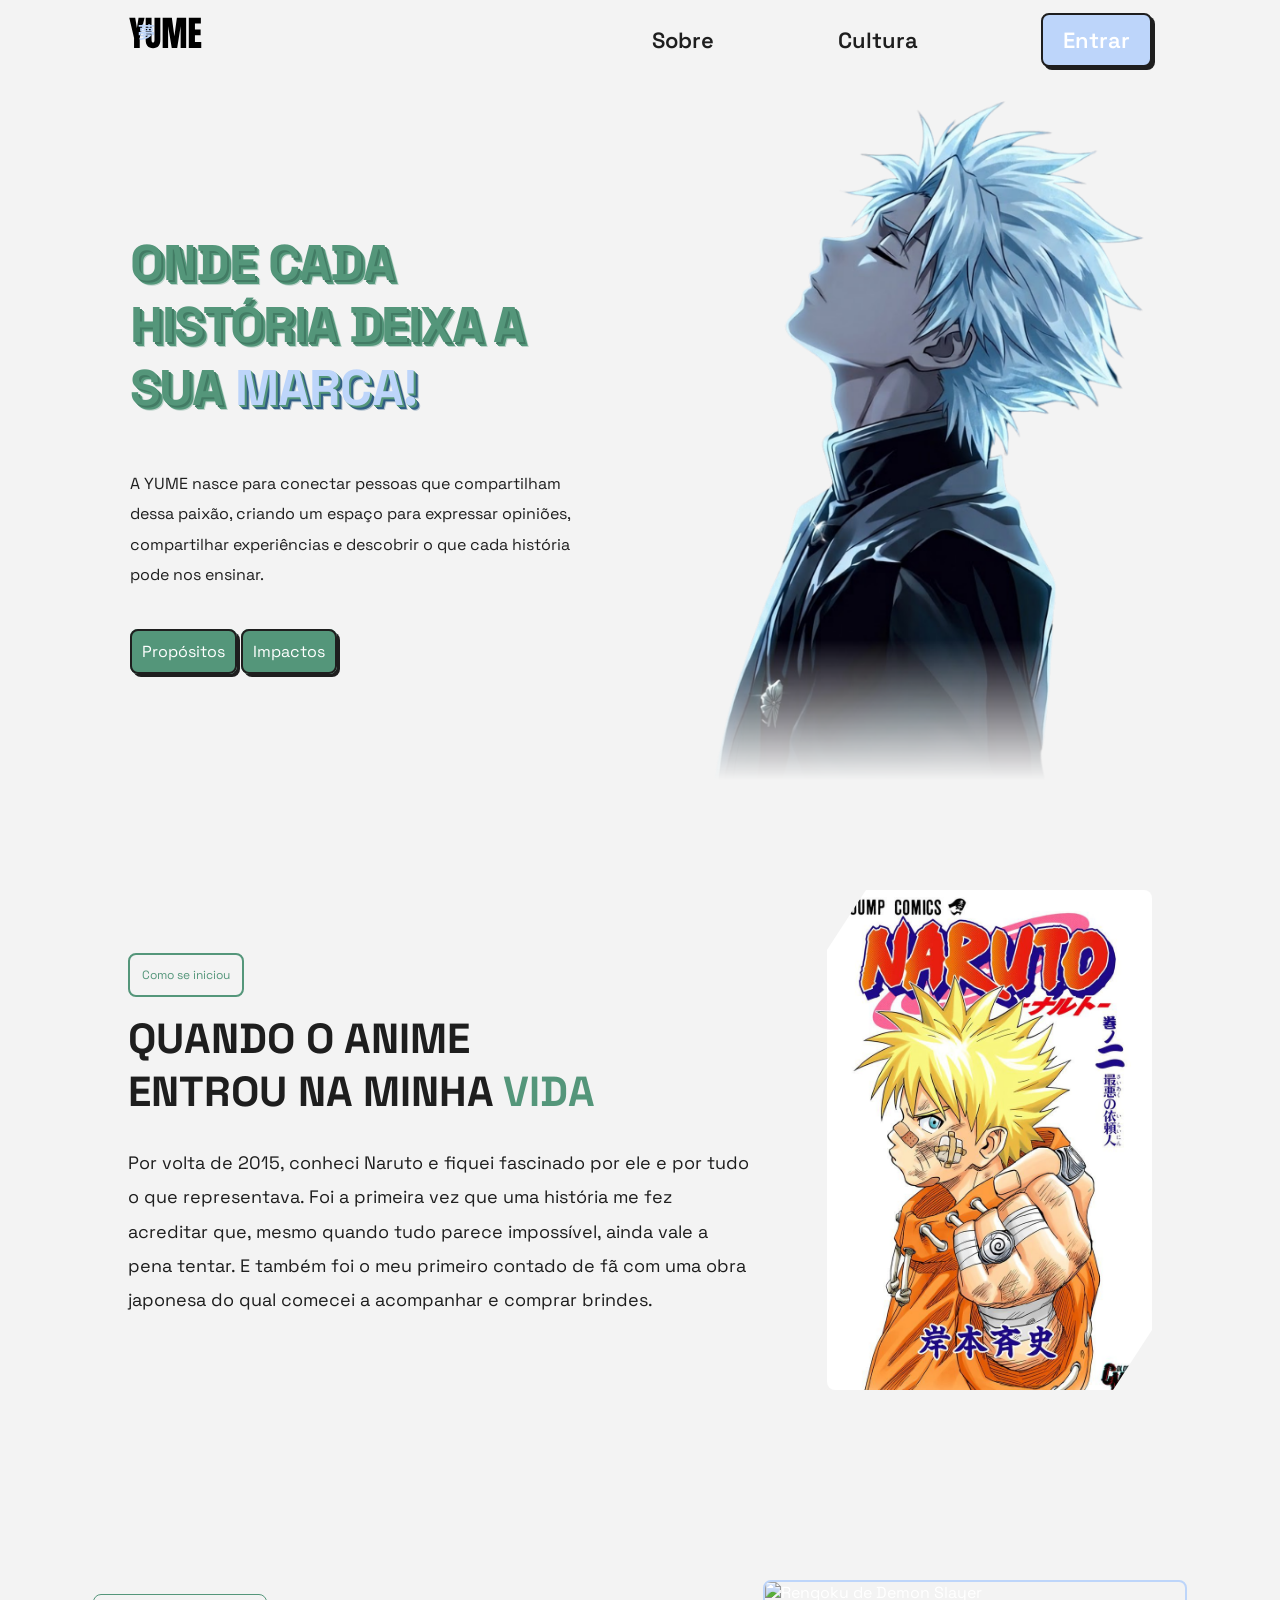
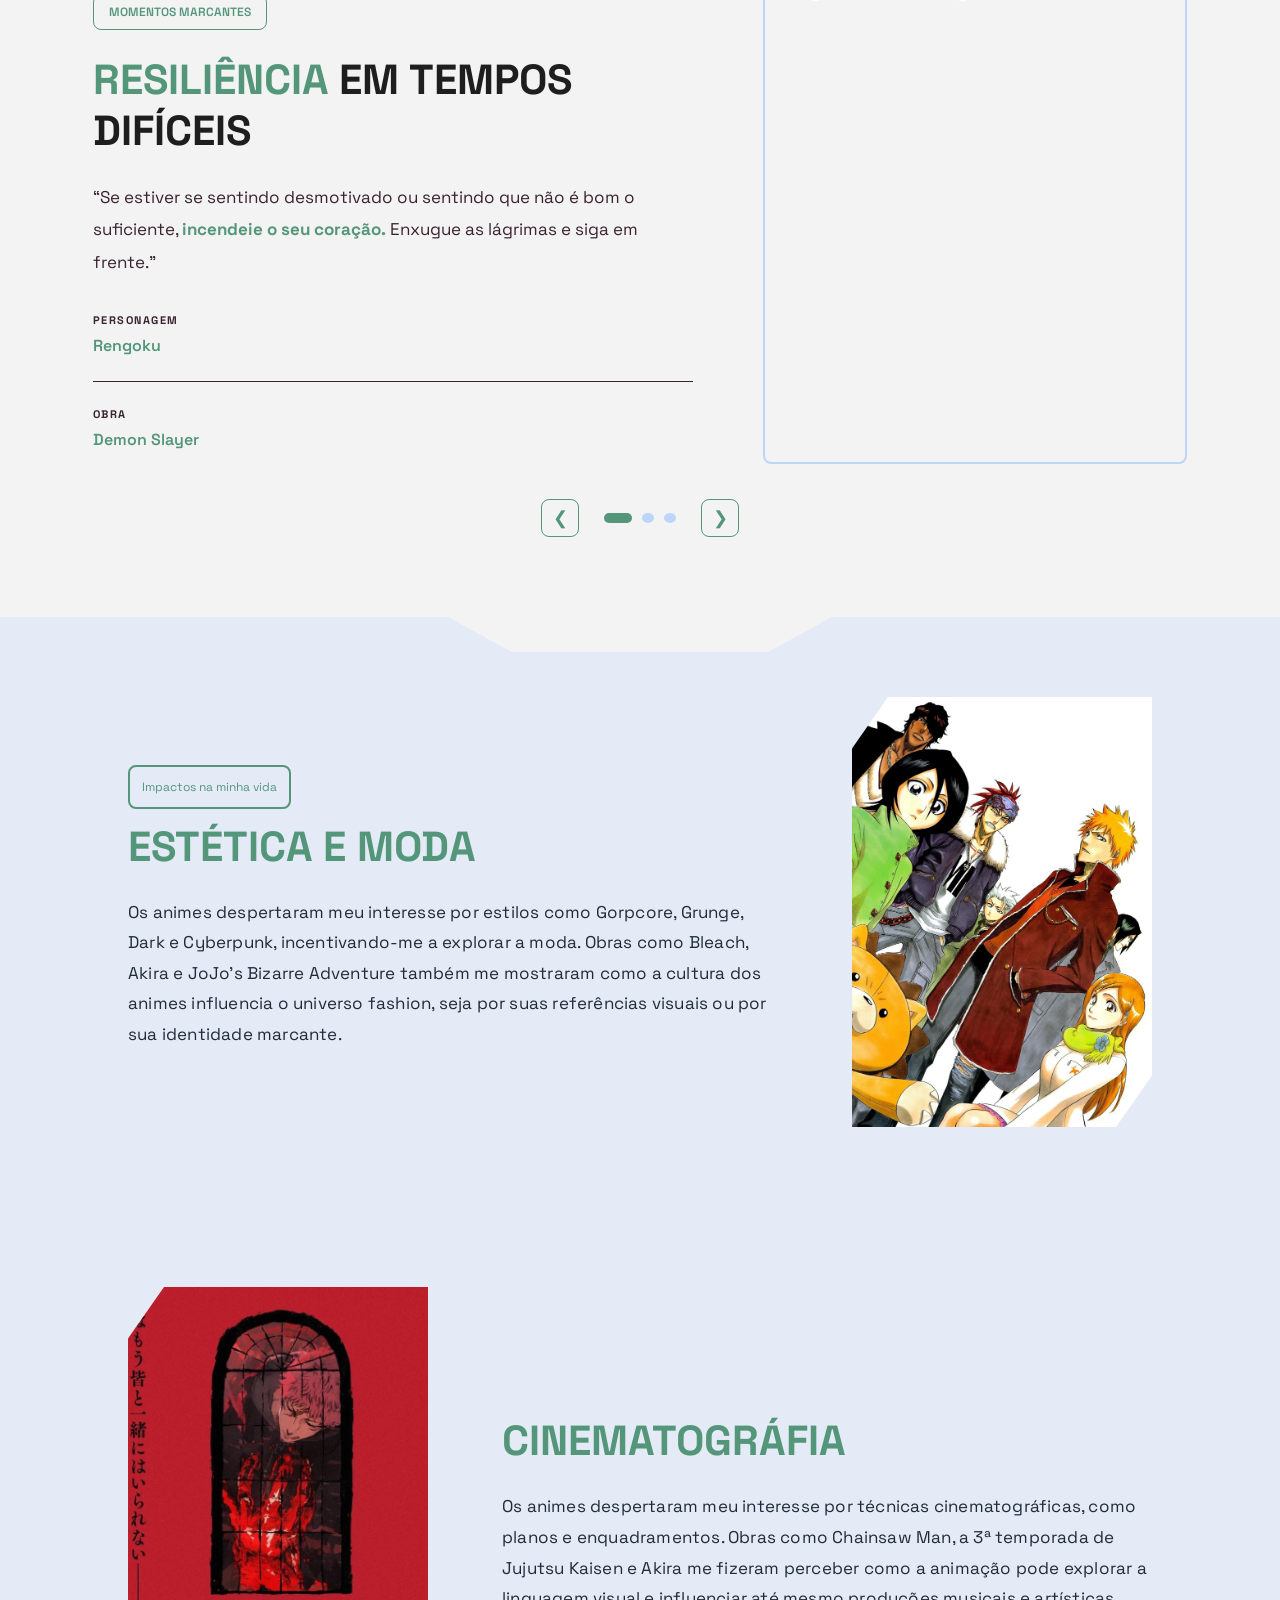
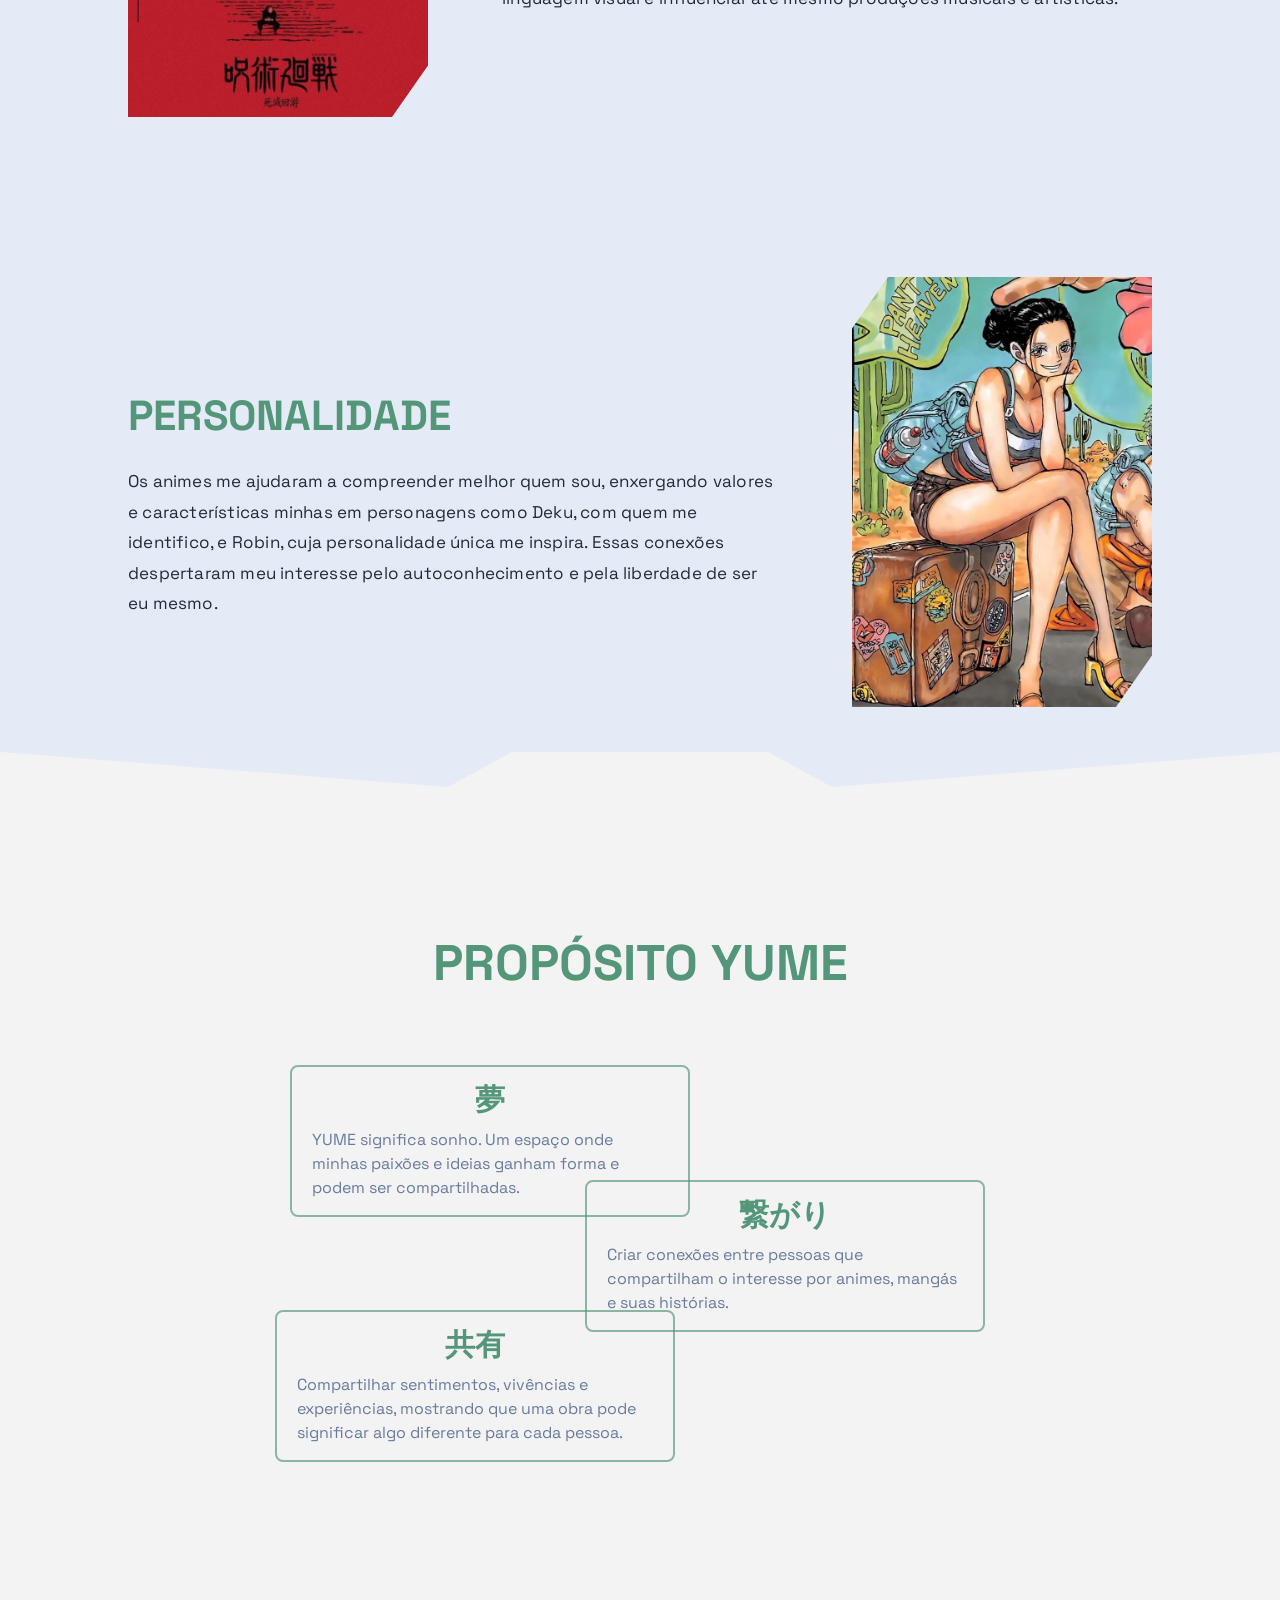
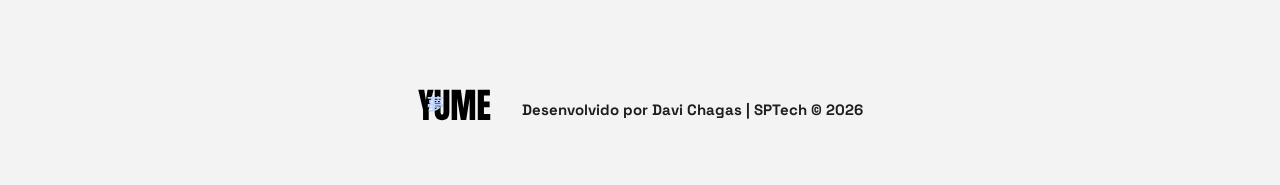
==== commit 1c9c57b4: "style(index) trocando textos:" ====
--- a/public/index.html
+++ b/public/index.html
@@ -122,7 +122,7 @@
         <img src="assets/imgs/jjk.jpeg" alt="Josuke de JoJo's Bizarre Adventure">
 
         <div class="conteudo-impactos left">
-          <h1>FILMOGRAFIA</h1>
+          <h1>CINEMATOGRÁFIA</h1>
           <p>
             Os animes despertaram meu interesse por técnicas cinematográficas,
             como planos e enquadramentos. Obras como Chainsaw Man, a 3ª temporada
@@ -199,18 +199,7 @@
 
 <script>
   const momentos = [
-    {
-      titulo: 'ODEIA A  CHUVA',
-      destaque: '',
-      citacao: 'Ichigo... você sabe como eu odeio chuva? Se seu coração estiver perturbado, o céu fica nublado. Se você estiver triste, vai chover muito fácil. Será que você consegue entender... o medo de ser pego na chuva nesse mundo solitário...',
-      destaqueCitacao: 'Para parar essa chuva, eu vou te dar qualquer força, qualquer poder.',
-      complemento: '',
-      personagem: 'Zangetsu',
-      obra: 'Bleach',
-      imagem: 'assets/imgs/old-zangetsu.jpeg',
-      alt: 'Zangetsu'
-    },
-    {
+     {
       titulo: 'RESILIÊNCIA EM TEMPOS DIFÍCEIS',
       destaque: 'RESILIÊNCIA',
       citacao: 'Se estiver se sentindo desmotivado ou sentindo que não é bom o suficiente,',
@@ -221,20 +210,19 @@
       imagem: 'assets/imgs/rengoku.webp',
       alt: 'Rengoku de Demon Slayer'
     },
-
     {
-      titulo: 'SONHOS PODEM SE TORNAR REAIS!',
+      titulo: 'ODEIA A  CHUVA',
       destaque: '',
-      citacao: 'Muitos hérois tem história da epoca da escola e possuem uma coisa em comum, os corpos deles se mexeram antes que pudessem pensar...',
-      destaqueCitacao: 'você pode se tornar um heroi!',
+      citacao: 'Ichigo, você sabe como eu odeio chuva? Se seu coração estiver perturbado, o céu fica nublado. Se você estiver triste, vai chover muito fácil.',
+      destaqueCitacao: 'Será que você consegue entender... o medo de ser pego na chuva nesse mundo solitário...',
       complemento: '',
-      personagem: 'All Might',
-      obra: 'Boku no Hero',
-      imagem: 'assets/imgs/u_can_be_a_hero.jpeg',
-      alt: 'Boku No hero'
+      personagem: 'Zangetsu',
+      obra: 'Bleach',
+      imagem: 'assets/imgs/old-zangetsu.jpeg',
+      alt: 'Zangetsu'
     },
     {
-      titulo: 'DIGA QUE QUER VIVER!',
+      titulo: 'HISTÓRIA NICO ROBIN!',
       destaque: '',
       citacao: 'Eu posso dizer o que eu desejo pela primeira vez na vida? EU QUERO VIVER!',
       destaqueCitacao: 'Levem-me para o mar com vocês!.',
@@ -342,7 +330,7 @@
 
     intervalo = setInterval(() => {
       proximoMomento();
-    }, 10000);
+    }, 12000);
   }
 
   document.getElementById('proximo').addEventListener('click', () => {
